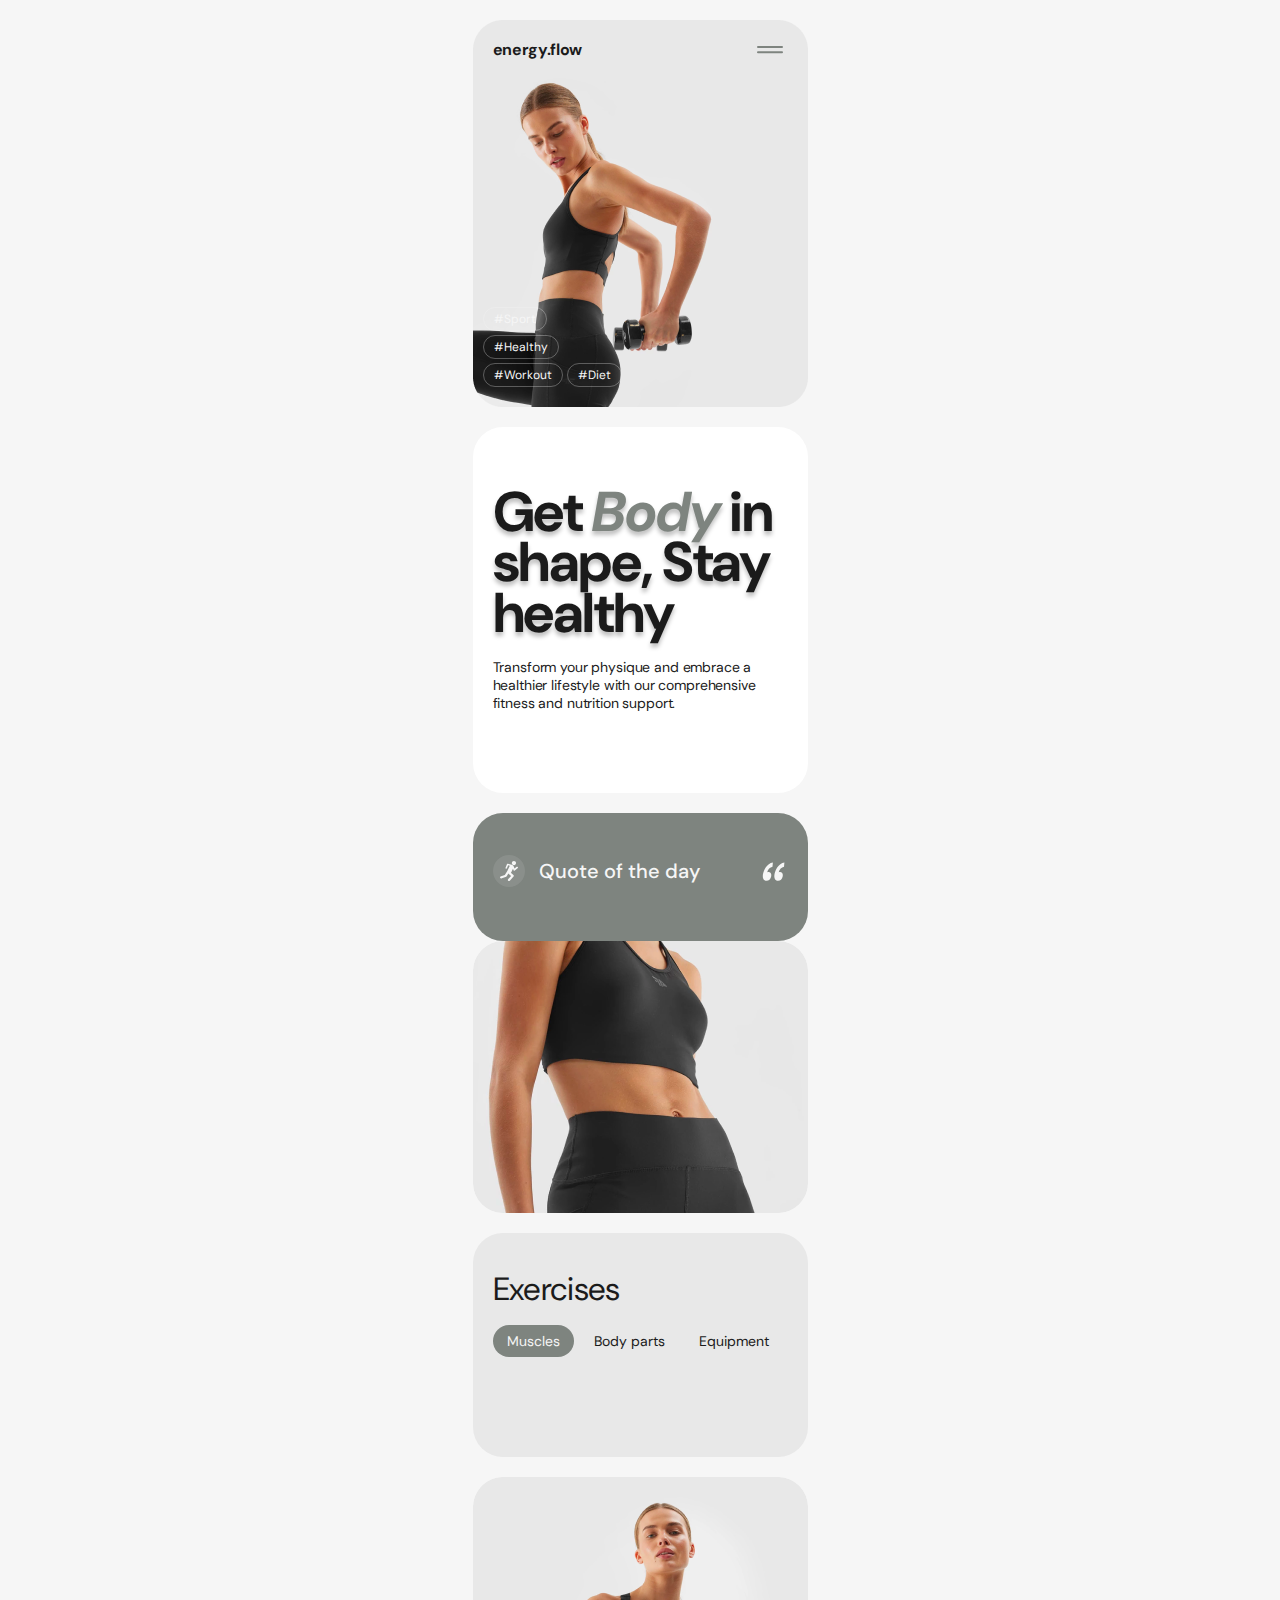
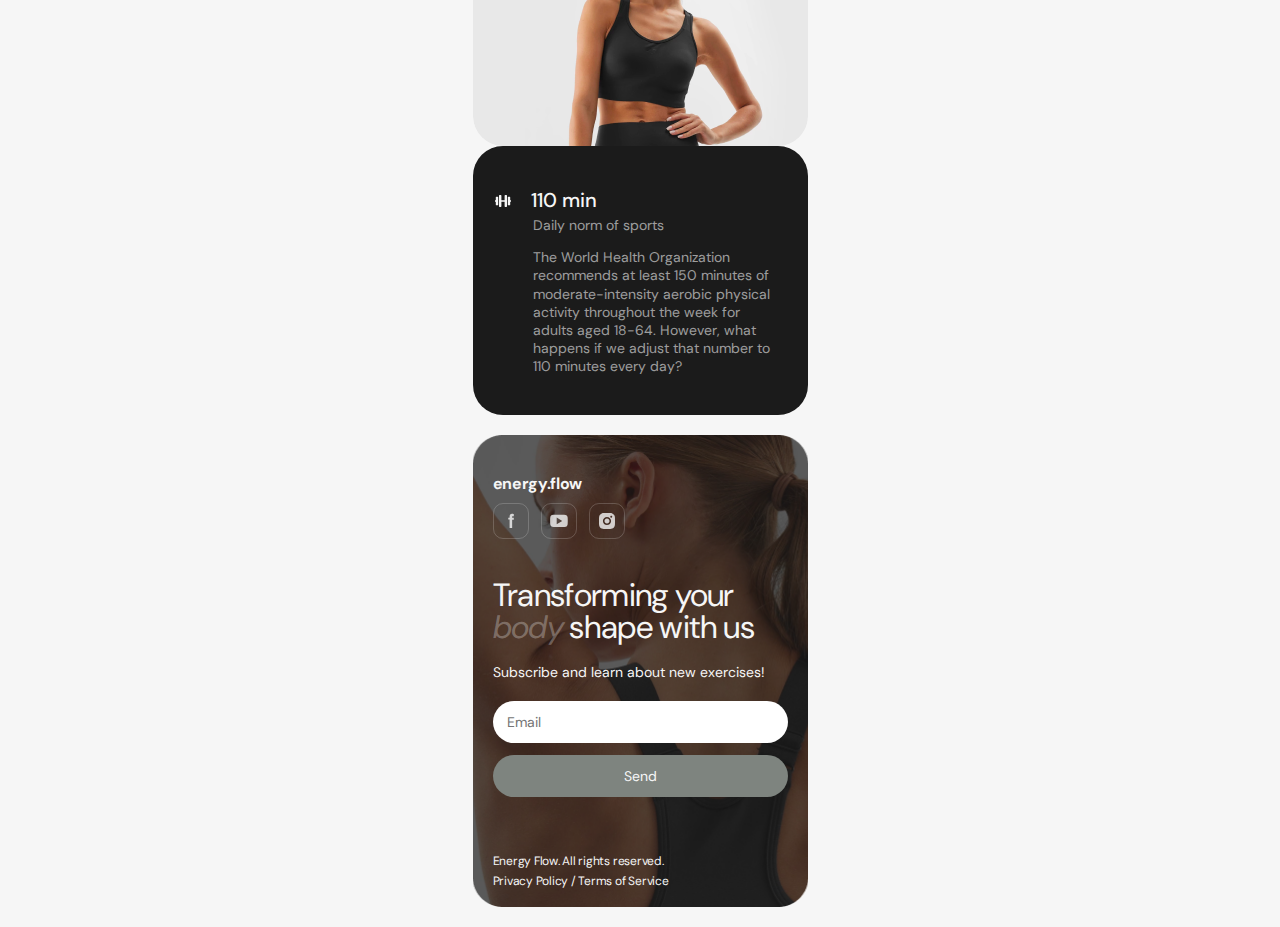
==== index.html @ c5341d01 "udded 110min" ====
<!DOCTYPE html>
<html lang="en">
  <head>
    <meta charset="UTF-8" />
    <meta name="viewport" content="width=device-width, initial-scale=1.0" />
    <link rel="preconnect" href="https://fonts.googleapis.com" />
    <link rel="preconnect" href="https://fonts.gstatic.com" crossorigin />
    <link
      href="https://fonts.googleapis.com/css2?family=DM+Sans:ital,opsz,wght@0,9..40,100..1000;1,9..40,100..1000&display=swap"
      rel="stylesheet"
    />
    <link
      rel="stylesheet"
      href="https://cdn.jsdelivr.net/npm/modern-normalize@2.0.0/modern-normalize.min.css"
    />
    <link rel="stylesheet" href="./src/css/styles.css" />
    <title>EnergyFlow</title>
  </head>

  <body>
    <!-- <load ="/partials/header.html" /> -->
    <!-- <load ="./src/partials/header.html" /> -->
    <header class="page-header">
      <div class="container">
        <div class="header-position">
          <nav class="header-nav">
            <a href="./index.html" class="header-logo">energy.flow</a>
            <button class="js-open-modal" type="button">
              <svg width="32" height="16" aria-label="switch of mobile menu">
                <use
                  href="./src/img/symbol-defs.svg#icon-header-menu-icon"
                ></use>
              </svg>
            </button>
          </nav>
          <div class="header-box">
            <p class="header-box-text">#Sport</p>
            <p class="header-box-text">#Healthy</p>
            <p class="header-box-text">#Workout</p>
            <p class="header-box-text">#Diet</p>
          </div>
        </div>
      </div>
    </header>

    <main>
      <!-- <load ="/partials/home.html" /> -->
      <section class="home-section">
        <div class="hero-design container">
          <h1 class="hero-title">
            Get <span class="hero-title-span">Body</span> in shape, Stay healthy
          </h1>
          <p class="hero-popular-tags">
            Transform your physique and embrace a healthier lifestyle with our
            comprehensive fitness and nutrition support.
          </p>
        </div>

        <!-- <load ="/partials/quote.html" /> -->

        <div class="quote-design container">
          <div class="quote-box">
            <div class="quote-box-box">
              <svg class="icon" width="34" height="32" aria-label="running man">
                <use href="./src/img/symbol-defs.svg#icon-icon"></use>
              </svg>
              <h2 class="quote-title">Quote of the day</h2>
            </div>
            <svg
              class="icon"
              width="28"
              height="28"
              aria-label="inverted-commas"
            >
              <use href="./src/img/symbol-defs.svg#icon-inverted-commas"></use>
            </svg>
          </div>
          <p class="quote-text"></p>
          <p class="quote-author"></p>
        </div>

        <div class="quote-img container"></div>

        <div class="exercises-design container">
          <div class="exercises-flex">
            <h2 class="js-exercises-title">Exercises</h2>
            <p class="js-exercises-text"></p>
          </div>
          <ul class="js-exercises-list-btn">
            <li>
              <button
                class="exercises-btn active"
                type="button"
                data-action="filter=Muscles"
                data-filter="muscles"
              >
                Muscles
              </button>
            </li>
            <li>
              <button
                class="exercises-btn"
                type="button"
                data-action="filter=Body parts"
                data-filter="bodypart"
              >
                Body parts
              </button>
            </li>
            <li>
              <button
                class="exercises-btn"
                type="button"
                data-action="filter=Equipment"
                data-filter="equipment"
              >
                Equipment
              </button>
            </li>
          </ul>

          <ul class="js-exercises-list"></ul>
          <div class="js-exercises-countpage"></div>
          <div class="js-exercises-second-countpage"></div>
          <!-- <ul class="js-favorite-list"></ul> -->
        </div>
      </section>

      <div class="min110-img container"></div>
      <div class="min110 container">
        <div class="min110-design">
          <svg class="min110-icon" width="20" height="20">
            <use href="./src/img/symbol-defs.svg#icon-fluent"></use>
          </svg>
          <h2 class="min110-title">110 min</h2>
        </div>
        <p class="min110-text-first">Daily norm of sports</p>
        <p class="min110-text-second">
          The World Health Organization recommends at least 150 minutes of
          moderate-intensity aerobic physical activity throughout the week for
          adults aged 18-64. However, what happens if we adjust that number to
          110 minutes every day?
        </p>
      </div>
    </main>

    <footer class="footer container">
      <a href="./index.html" class="header-logo inverse">energy.flow</a>

      <!-- <load ="/partials/social-links.html" /> -->
      <ul class="social-links">
        <li class="social-item">
          <a
            class="social-link"
            href="https://www.facebook.com/goITclub/"
            target="_blank"
          >
            <svg class="social-icon">
              <use href="./src/img/symbol-defs.svg#icon-facebook"></use></svg
          ></a>
        </li>
        <li class="social-item">
          <a
            class="social-link"
            href=" https://www.youtube.com/c/GoIT"
            target="_blank"
          >
            <svg class="social-icon">
              <use href="./src/img/symbol-defs.svg#icon-youtube"></use></svg
          ></a>
        </li>
        <li class="social-item">
          <a
            class="social-link"
            href="https://www.instagram.com/goitclub/"
            target="_blank"
          >
            <svg class="social-icon">
              <use href="./src/img/symbol-defs.svg#icon-instagram"></use></svg
          ></a>
        </li>
      </ul>

      <p class="footer-slogan">
        Transforming your <span class="footer-slogan-span">body</span> shape
        with us
      </p>

      <p class="footer-form-label">Subscribe and learn about new exercises!</p>
      <form class="js-footer-form">
        <input
          class="footer-form-input"
          type="email"
          name="email"
          placeholder="Email"
          required
        />

        <button class="footer-form-button" type="submit">Send</button>
      </form>
      <p class="footer-text">Energy Flow. All rights reserved.</p>
      <p class="footer-text-second">Privacy Policy / Terms of Service</p>
    </footer>

    <!-- МОДАЛЬНЕ ВІКНО headermodal -->
    <!-- <load ="/partials/header-modal.html" /> -->
    <div class="header-backdrop is-hidden">
      <div class="container header-modal">
        <div class="modal-position">
          <a href="./index.html" class="header-logo inverse">energy.flow</a>
          <button type="button" class="js-close-modal">
            <svg width="20" height="20">
              <use href="./src/img/symbol-defs.svg#icon-x"></use>
            </svg>
          </button>
        </div>

        <div class="header-modal-menu">
          <a href="./index.html" class="header-modal-menu-btn active">Home</a>
          <a href="./favorites.html" class="header-modal-menu-btn">Favorites</a>
          <!-- <a href="./favorites.html" class="header-modal-menu-btn">Favorites</a> -->
        </div>

        <!-- <load ="/partials/social-links.html" /> -->
        <ul class="social-links">
          <li class="social-item">
            <a
              class="social-link"
              href="https://www.facebook.com/goITclub/"
              target="_blank"
            >
              <svg class="social-icon">
                <use href="./src/img/symbol-defs.svg#icon-facebook"></use></svg
            ></a>
          </li>
          <li class="social-item">
            <a
              class="social-link"
              href=" https://www.youtube.com/c/GoIT"
              target="_blank"
            >
              <svg class="social-icon">
                <use href="./src/img/symbol-defs.svg#icon-youtube"></use></svg
            ></a>
          </li>
          <li class="social-item">
            <a
              class="social-link"
              href="https://www.instagram.com/goitclub/"
              target="_blank"
            >
              <svg class="social-icon">
                <use href="./src/img/symbol-defs.svg#icon-instagram"></use></svg
            ></a>
          </li>
        </ul>
      </div>
    </div>

    <!-- МОДАЛЬНЕ ВІКНО  ID-->
    <!-- <svg class="id-modal-icon" width="20" height="20">
          <use class="id-modal-icon" href="/img/symbol-defs.svg#icon-x"></use>
        </svg> -->
    <div class="js-backdrop-id container is-hidden"></div>

    <script type="module" src="./src/js/modal.js"></script>
    <script type="module" src="./src/js/home.js"></script>
    <script type="module" src="./src/js/api.js"></script>
    <script type="module" src="./src/js/footer.js"></script>
  </body>
</html>
---- src/css/styles.css ----
/* @import url('./reset.css'); */
/* Reset styles */
h1,
h2,
h3,
h4,
h5,
h6,
p {
  margin: 0;
}

p:last-child {
  margin-bottom: 0;
}

ul {
  margin: 0;
  padding: 0;
  list-style: none;
}

a {
  color: currentColor;
  text-decoration: none;
}

button {
  cursor: pointer;
}

img {
  display: block;
  max-width: 100%;
  height: auto;
}

body {
  font-family: 'DM Sans', sans-serif;
  font-size: 16px;
  font-style: normal;
  font-weight: 400;
  padding-top: 20px;
  padding-bottom: 20px;
  background-color: #f6f6f6;
}

/* @import url('./common.css'); */
.container {
  max-width: 335px;
  height: 100%;
  margin: 0 auto;
  padding-left: 20px;
  padding-right: 20px;
  /* outline: 1px solid tomato; */
}

.is-hidden {
  opacity: 0;
  pointer-events: none;
  transform: translate(-100%, -100%);
}

/* .visually-hidden {
  position: absolute;
  white-space: nowrap;
  width: 1px;
  height: 1px;
  overflow: hidden;
  border: 0;
  padding: 0;
  clip: rect(0 0 0 0);
  clip-path: inset(50%);
  margin: -1px;
} */

/* @import url('./header.css'); */
.page-header {
  margin: 0 auto;
  margin-bottom: 20px;
  padding-top: 20px;
  padding-bottom: 20px;
  max-width: 335px;
  height: 387px;
  /* background-color: #f6f6f6; */

  background-image: url(../img/image-header-mobile-1x.png);
  background-repeat: no-repeat;
  background-position: center;
  background-size: cover;
}

@media (min-resolution: 192dpi) {
  .page-header {
    background-image: url(../img/image-header-mobile-2x.png);
  }
}

.header-position {
  display: flex;
  flex-direction: column;
  justify-content: space-between;
  height: 100%;
}

.header-nav {
  display: flex;
  justify-content: space-between;
  align-items: center;
}

.header-logo {
  color: #1b1b1b;
  font-weight: 700;
  line-height: 1.12;
  letter-spacing: -0.32px;
}

.js-open-modal {
  display: inline-flex;
  align-items: center;
  margin: 0;
  padding: 0;
  /* border: none; */
  border-color: transparent;
  background-color: transparent;
  cursor: pointer;
}

.header-box {
  max-width: 141px;
  display: flex;
  flex-wrap: wrap;
  gap: 4px;
  margin-left: -10px;
}

.header-box-text {
  margin: 0;
  padding: 4px 10px;
  color: #f6f6f6;
  font-size: 12px;
  line-height: 1.17;
  border-radius: 30px;
  border: 1px solid rgba(246, 246, 246, 0.3);
}

/* МОДАЛЬНЕ ВІКНО ////////////////// */

.header-backdrop {
  position: fixed;
  z-index: 1;
  top: 50%;
  left: 50%;
  transform: translate(-50%, -50%);
  min-width: 335px;
  min-height: 100vh;
  background-color: #7e847f;
  transition: opacity 250ms ease, visibility 250ms ease;
}

/* .is-hidden {
  opacity: 0;
  pointer-events: none;
  transform: translate(-100%, -100%);
} */

.header-modal {
  min-height: 100vh;
  padding: 40px 20px;
  display: flex;
  flex-direction: column;
  justify-content: space-between;
}

.modal-position {
  display: flex;
  justify-content: space-between;
  align-items: center;
}

.inverse {
  color: #f6f6f6;
}

.js-close-modal {
  display: inline-flex;
  align-items: center;
  margin: 0;
  padding: 0;
  border: none;
  background-color: transparent;
  cursor: pointer;
}

.header-modal-menu {
  align-self: center;
  display: flex;
  flex-direction: column;
  justify-content: center;
  align-items: center;
  gap: 10px;
}

.header-modal-menu-btn {
  padding: 6px 26px;
  color: #f6f6f6;
  font-family: inherit;
  line-height: 1.5;
  background-color: transparent;
  border: none;
}

.active {
  color: #1b1b1b;
  border-radius: 30px;
  background-color: #fff;
}

.social-links {
  margin-top: 10px;
  align-self: center;
  display: flex;
  gap: 12px;
}

.social-item {
  width: 41px;
  height: 41px;
  padding: 8px;
  border-radius: 10px;
  border: 1px solid rgba(246, 246, 246, 0.2);
}

.social-link {
  position: relative;
  display: inline-block;
  width: 100%;
  height: 100%;
}

.social-icon {
  /* padding: 8px; */
  position: absolute;
  top: 50%;
  left: 50%;
  transform: translate(-50%, -50%);
  width: 25px;
  height: 25px;
}

/* @import url('./home.css'); */
.home-section {
  margin-left: auto;
  margin-right: auto;
  margin-bottom: 20px;
  max-width: 365px;
}

.hero-design {
  margin-bottom: 20px;
  padding-top: 60px;
  padding-bottom: 81px;
  background-color: #fff;
  border-radius: 30px;
}

.hero-title {
  margin-bottom: 20px;
  color: #1b1b1b;
  font-size: 56px;
  line-height: 0.9;
  letter-spacing: -1.12px;
  text-shadow: 0px 4px 4px rgba(0, 0, 0, 0.25);
}

.hero-title-span {
  color: #7e847f;
  font-size: 56px;
  font-style: italic;
  line-height: 0.9;
  letter-spacing: -1.12px;
}

.hero-popular-tags {
  margin-bottom: 81px;
  color: #1b1b1b;
  font-size: 14px;
  line-height: 1.29;
  letter-spacing: -0.14px;
}

/* ///////////////////// */

.quote-design {
  width: 100%;
  /* height: 272px; */
  padding-top: 42px;
  padding-bottom: 40px;
  border-radius: 30px;
  background: #7e847f;
}

.quote-box {
  margin-bottom: 14px;
  display: flex;
  justify-content: space-between;
  align-items: center;
}

.quote-box-box {
  display: flex;
  gap: 12px;
  align-items: center;
}

.quote-title {
  color: #f6f6f6;
  font-size: 20px;
  font-weight: 500;
  line-height: 1.4;
}

.quote-text {
  margin-bottom: 14px;
  padding-left: 44px;
  color: rgba(246, 246, 246, 0.6);
  font-size: 14px;
  line-height: 1.29;
}

.quote-author {
  padding-left: 44px;
  color: #f6f6f6;
  font-weight: 500;
  line-height: 1.5;
}

.quote-img {
  margin-bottom: 20px;
  width: 100%;
  /* width: 335px; */
  height: 272px;
  border-radius: 30px;

  background-image: url(../img/rectangle-mobile-1x.png);
  content: '';
  background-repeat: no-repeat;
  background-position: center;
  background-size: cover;
}

@media (min-resolution: 192dpi) {
  .quote-img {
    background-image: url(../img/rectangle-mobile-2x.png);
  }
}

/* ///////////////////// */
.exercises-design {
  margin-bottom: 20px;
  width: 100%;
  padding-top: 40px;
  padding-bottom: 40px;
  border-radius: 30px;
  background: #e8e8e8;
}

.exercises-flex {
  margin-bottom: 20px;
  display: flex;
  gap: 8px;
  align-items: end;
}

.js-exercises-title {
  color: #1b1b1b;
  font-size: 32px;
  font-weight: 400;
  line-height: 32px;
  letter-spacing: -0.64px;
}

/* .js-exercises-span {
  color: #7e847f;
} */

.js-exercises-text {
  color: rgba(27, 27, 27, 0.5);
  font-size: 20px;
  line-height: 1;
  letter-spacing: -0.4px;
}

.js-exercises-list-btn {
  display: flex;
  gap: 6px;
  margin-bottom: 40px;
}

.exercises-btn {
  padding: 7px 14px;
  border-radius: 30px;
  border: none;
  color: #1b1b1b;
  font-size: 14px;
  line-height: 1.29;
  background-color: transparent;
}

.exercises-btn.active {
  color: #f6f6f6;
  background: #7e847f;
}

.js-exercises-list {
  margin-bottom: 20px;
  display: flex;
  flex-direction: column;
  gap: 20px;
}

.exercises-image {
  border-radius: 12px;
  background: linear-gradient(
    0deg,
    rgba(16, 16, 16, 0.7) 0%,
    rgba(16, 16, 16, 0.7) 100%
  );
}

.exercises-link {
  position: relative;
  display: block;
  width: 100%;
  height: 100%;
}

.div-position {
  position: absolute;
  top: 50%;
  left: 50%;
  transform: translate(-50%, -50%);
}

.exercises-filter {
  color: #f6f6f6;
  /* font-feature-settings: 'clig' off, 'liga' off; */
  font-size: 20px;
  line-height: 1;
}

.exercises-name {
  color: rgba(246, 246, 246, 0.4);
  text-align: center;
  /* font-feature-settings: 'clig' off, 'liga' off; */
  font-size: 12px;
  line-height: 1.5;
}

.js-exercises-countpage {
  display: flex;
  flex-wrap: wrap;
  gap: 8px;
  justify-content: center;
  align-items: center;
}

.js-exercises-countpage-btn {
  width: 34px;
  height: 34px;
  color: rgba(27, 27, 27, 0.4);
  font-family: inherit;
  font-size: 20px;
  line-height: 1.6;
  letter-spacing: 0.8px;
  border: none;
  background-color: transparent;
}

.js-exercises-countpage-btn.active {
  /* border-radius: 18px; */
  border-radius: 50%;
  border: 1px solid #1b1b1b;
}
.js-exercises-second-countpage {
  display: flex;
  flex-wrap: wrap;
  gap: 8px;
  justify-content: center;
  align-items: center;
}
.message-undefined {
  padding-top: 100px;
  padding-bottom: 100px;
  text-align: center;
  color: #1b1b1b;
  font-size: 14px;
  line-height: 1.29;
  letter-spacing: -0.14px;
}

/* SECOND */

.second-position {
  position: relative;
  width: 100%;
}
.js-second-input {
  margin-bottom: 40px;
  width: 100%;
  padding: 12px 14px;
  border-radius: 30px;
  background: #f6f6f6;
  border: none;
  color: #1b1b1b;
  font-size: 14px;
  font-weight: 400;
  line-height: 1.29;
}
.second-input-svg {
  position: absolute;
  top: 13px;
  right: 15px;
  /* fill: #fff; */
}

.second-item {
  padding: 16px;
  border-radius: 15px;
  background: #fff;
}

.second-position-one {
  margin-bottom: 25px;
  display: flex;
  justify-content: space-between;
  align-items: center;
}
.second-flex {
  display: flex;
  gap: 16px;
  align-items: center;
}
.second-workout {
  width: 76px;
  /* height: 26px; */
  padding: 8px;
  border-radius: 15px;
  background: #7e847f;
  color: #f6f6f6;
  font-size: 12px;
  font-weight: 500;
}

.second-flex-one {
  display: flex;
  gap: 2px;
  align-items: center;
}

.js-second-btn {
  position: relative;
  padding-left: 0;
  padding-right: 26px;
  width: 60px;
  font-family: inherit;
  color: #1b1b1b;
  font-size: 14px;
  line-height: 1.29;
  border: none;
  background: transparent;
}

.second-arrow-icon {
  position: absolute;
  top: 4px;
  right: 10%;
}

.second-position-two {
  margin-bottom: 16px;
  display: flex;
  gap: 16px;
  align-items: center;
}

.second-icon-man {
  flex-shrink: 0;
}

.second-title {
  color: #1b1b1b;
  /* font-feature-settings: 'clig' off, 'liga' off; */
  font-size: 20px;
  line-height: 1;
}

.second-position-three {
  display: flex;
  flex-wrap: wrap;
  justify-content: space-between;
  row-gap: 6px;
  column-gap: 1dvh;
}

.second-text {
  display: inline-block;
  color: rgba(27, 27, 27, 0.4);
  font-size: 12px;
  line-height: 1.5;
}
.second-entrance {
  display: inline-block;
  color: #1b1b1b;
  font-size: 12px;
  line-height: 1.5;
}

/* /////////////////// 110min */
.min110-img {
  /* margin-bottom: 20px; */
  width: 100%;
  height: 269px;
  border-radius: 30px;
  background-image: url(../img/rectangle-42208-1x.png);
  background-repeat: no-repeat;
  background-position: center;
  background-size: cover;
}
@media (min-resolution: 192dpi) {
  .min110-img {
    background-image: url(../img/rectangle-42208-2x.png);
  }
}

.min110 {
  margin-bottom: 20px;
  padding-top: 40px;
  padding-bottom: 40px;
  border-radius: 30px;
  background: #1b1b1b;
}

.min110-design {
  display: flex;
  align-items: center;
  gap: 18px;
  /* padding-top: 40px;
  padding-bottom: 40px;
  border-radius: 30px; */
}

.min110-icon {
  flex-shrink: 0;
}

.min110-title {
  margin-bottom: 2px;
  color: #f6f6f6;
  /* font-feature-settings: 'clig' off, 'liga' off; */
  font-size: 20px;
  font-weight: 500;
  line-height: 1.4;
}

.min110-text-first {
  margin-left: 40px;
  margin-bottom: 14px;
  color: rgba(246, 246, 246, 0.6);
  font-size: 14px;
  line-height: 1.29;
}
.min110-text-second {
  max-width: 245px;
  margin-left: 40px;
  color: rgba(246, 246, 246, 0.6);
  font-size: 14px;
  line-height: 1.29;
}

/* МОДАЛЬНЕ ВІКНО ID  //////////////////////// */
.js-backdrop-id {
  width: 100%;
  position: fixed;
  z-index: 1;
  top: 50%;
  left: 50%;
  transform: translate(-50%, -50%);
  min-width: 335px;
  /* min-height: 50vh; */
  height: 100vh;
  transition: opacity 250ms ease, visibility 250ms ease;
  background-color: rgb(27, 27, 27, 0.6);
}

.id-modal-position {
  width: 100%;
  position: relative;
  padding-top: 5px;
  padding-bottom: 40px;
  background-color: #f6f6f6;
}

.js-id-modal-btn-close {
  position: absolute;
  top: 10px;
  right: 30px;
  z-index: 2;
  /* margin-bottom: 2px;
  margin-left: 240px; */
  display: inline-flex;
  align-items: center;
  padding: 0;
  border: none;
  background-color: transparent;
  cursor: pointer;
  color: #1b1b1b;
}

.id-modal-img {
  margin-bottom: 20px;
  border-radius: 12px;
  background-color: rgba(27, 27, 27, 0.2);
}
.id-modal-title {
  margin-bottom: 10px;
  font-weight: 500;
  font-size: 20px;
  line-height: 1;
  color: #1b1b1b;
}

.id-modal-list-rating {
  margin-bottom: 20px;
  display: flex;
  gap: 2px;
  align-items: center;
}

.rating-item {
  font-weight: 400;
  font-size: 12px;
  line-height: 1.5;
  color: #1b1b1b;
}

.js-rating-icon {
  fill: #eea10c;
  color: #eea10c;
}

.js-rating-icon-passive {
  color: #c4bebe;
  fill: #c4bebe;
}

.id-modal-line {
  margin-bottom: 10px;
  border-bottom: 1px solid rgba(27, 27, 27, 0.2);
}
.id-modal-list {
  display: flex;
  flex-wrap: wrap;
  gap: 20px;
  margin-bottom: 20px;
}
.id-modal-text {
  margin-bottom: 4px;
  font-size: 12px;
  line-height: 1.5;
  color: rgba(27, 27, 27, 0.4);
}
.id-modal-value {
  font-weight: 500;
  font-size: 14px;
  line-height: 1.29;
  color: #1b1b1b;
}
.margin {
  margin-bottom: 10px;
}

.id-button-add-favorites {
  display: flex;
  justify-content: center;
  align-items: center;
  margin-top: 20px;
  margin-bottom: 10px;
  border: 1px solid #7e847f;
  border-radius: 30px;
  padding: 12px;
  width: 100%;
  background-color: #7e847f;
  font-family: inherit;
  font-size: 14px;
  line-height: 1.29;
  color: #f6f6f6;
}

.id-button-giv-rating {
  display: flex;
  justify-content: center;
  align-items: center;
  border-radius: 30px;
  border: none;
  border-radius: 30px;
  padding: 12px;
  border: 1px solid #1b1b1b;
  width: 100%;
  background-color: #fff;
  font-family: inherit;
  font-size: 14px;
  line-height: 1.29;
  color: #1b1b1b;
}

/* /////////////////// 110min */
.min110-img {
  /* margin-bottom: 20px; */
  width: 100%;
  height: 269px;
  border-radius: 30px;
  background-image: url(../img/rectangle-42208-1x.png);
  background-repeat: no-repeat;
  background-position: center;
  background-size: cover;
}
@media (min-resolution: 192dpi) {
  .min110-img {
    background-image: url(../img/rectangle-42208-2x.png);
  }
}

.min110 {
  margin-bottom: 20px;
  padding-top: 40px;
  padding-bottom: 40px;
  border-radius: 30px;
  background: #1b1b1b;
}

.min110-design {
  display: flex;
  align-items: center;
  gap: 18px;
  /* padding-top: 40px;
  padding-bottom: 40px;
  border-radius: 30px; */
}

.min110-icon {
  flex-shrink: 0;
}

.min110-title {
  margin-bottom: 2px;
  color: #f6f6f6;
  /* font-feature-settings: 'clig' off, 'liga' off; */
  font-size: 20px;
  font-weight: 500;
  line-height: 1.4;
}

.min110-text-first {
  margin-left: 40px;
  margin-bottom: 14px;
  color: rgba(246, 246, 246, 0.6);
  font-size: 14px;
  line-height: 1.29;
}
.min110-text-second {
  max-width: 245px;
  margin-left: 40px;
  color: rgba(246, 246, 246, 0.6);
  font-size: 14px;
  line-height: 1.29;
}

/* @import url('./footer.css'); */
.footer {
  padding-top: 40px;
  padding-bottom: 20px;
  width: 100%;
  /* height: 471px; */

  /* linear-gradient(
      0deg,
      rgba(27, 27, 27, 0.7) 0%,
      rgba(27, 27, 27, 0.7) 100%
    ), */
  background-image: url(../img/rectangle-footer-1x.png);
  background-repeat: no-repeat;
  background-position: center;
  background-size: cover;

  @media (min-resolution: 192dpi) {
    background-image: url(../img/rectangle-footer-2x.png);
  }
}

.footer .social-item {
  width: 36px;
  height: 36px;
}

.footer .social-icon {
  width: 20px;
  height: 20px;
}

.footer-slogan {
  margin-top: 40px;
  margin-bottom: 20px;
  color: #f6f6f6;
  font-size: 32px;
  line-height: 1;
  letter-spacing: -0.64px;
}
.footer-slogan-span {
  color: rgba(246, 246, 246, 0.3);
  font-size: 32px;
  font-style: italic;
  line-height: 1;
  letter-spacing: -0.64px;
}

.js-footer-form {
  margin-bottom: 60px;
  width: 100%;
}

.footer-form-label {
  margin-bottom: 20px;
  color: #f6f6f6;
  font-size: 14px;
  line-height: 1.29;
}

.footer-form-input {
  margin-bottom: 12px;
  width: 100%;
  /* display: flex; */
  padding: 12px 0 12px 14px;
  /* align-items: center;
  gap: 10px; */
  border: none;
  border-radius: 30px;
  border-color: 1px solid #f6f6f6;
  /* color: rgba(246, 246, 246, 0.6); */
  font-family: inherit;
  font-size: 14px;
  line-height: 1.29;
}

.footer-form-button {
  width: 100%;
  padding: 12px 130px;
  border: none;
  border-radius: 30px;
  background: #7e847f;
  color: #f6f6f6;
  font-size: 14px;
  line-height: 1.29;
}
.footer-form-button:active {
  background: #5f6560;
}

.footer-text {
  margin-bottom: 10px;
  color: #f6f6f6;
  font-size: 12px;
  line-height: 0.83;
  letter-spacing: -0.24px;
}
.footer-text-second {
  color: #f6f6f6;
  font-size: 12px;
  line-height: 0.83;
  letter-spacing: -0.24px;
}
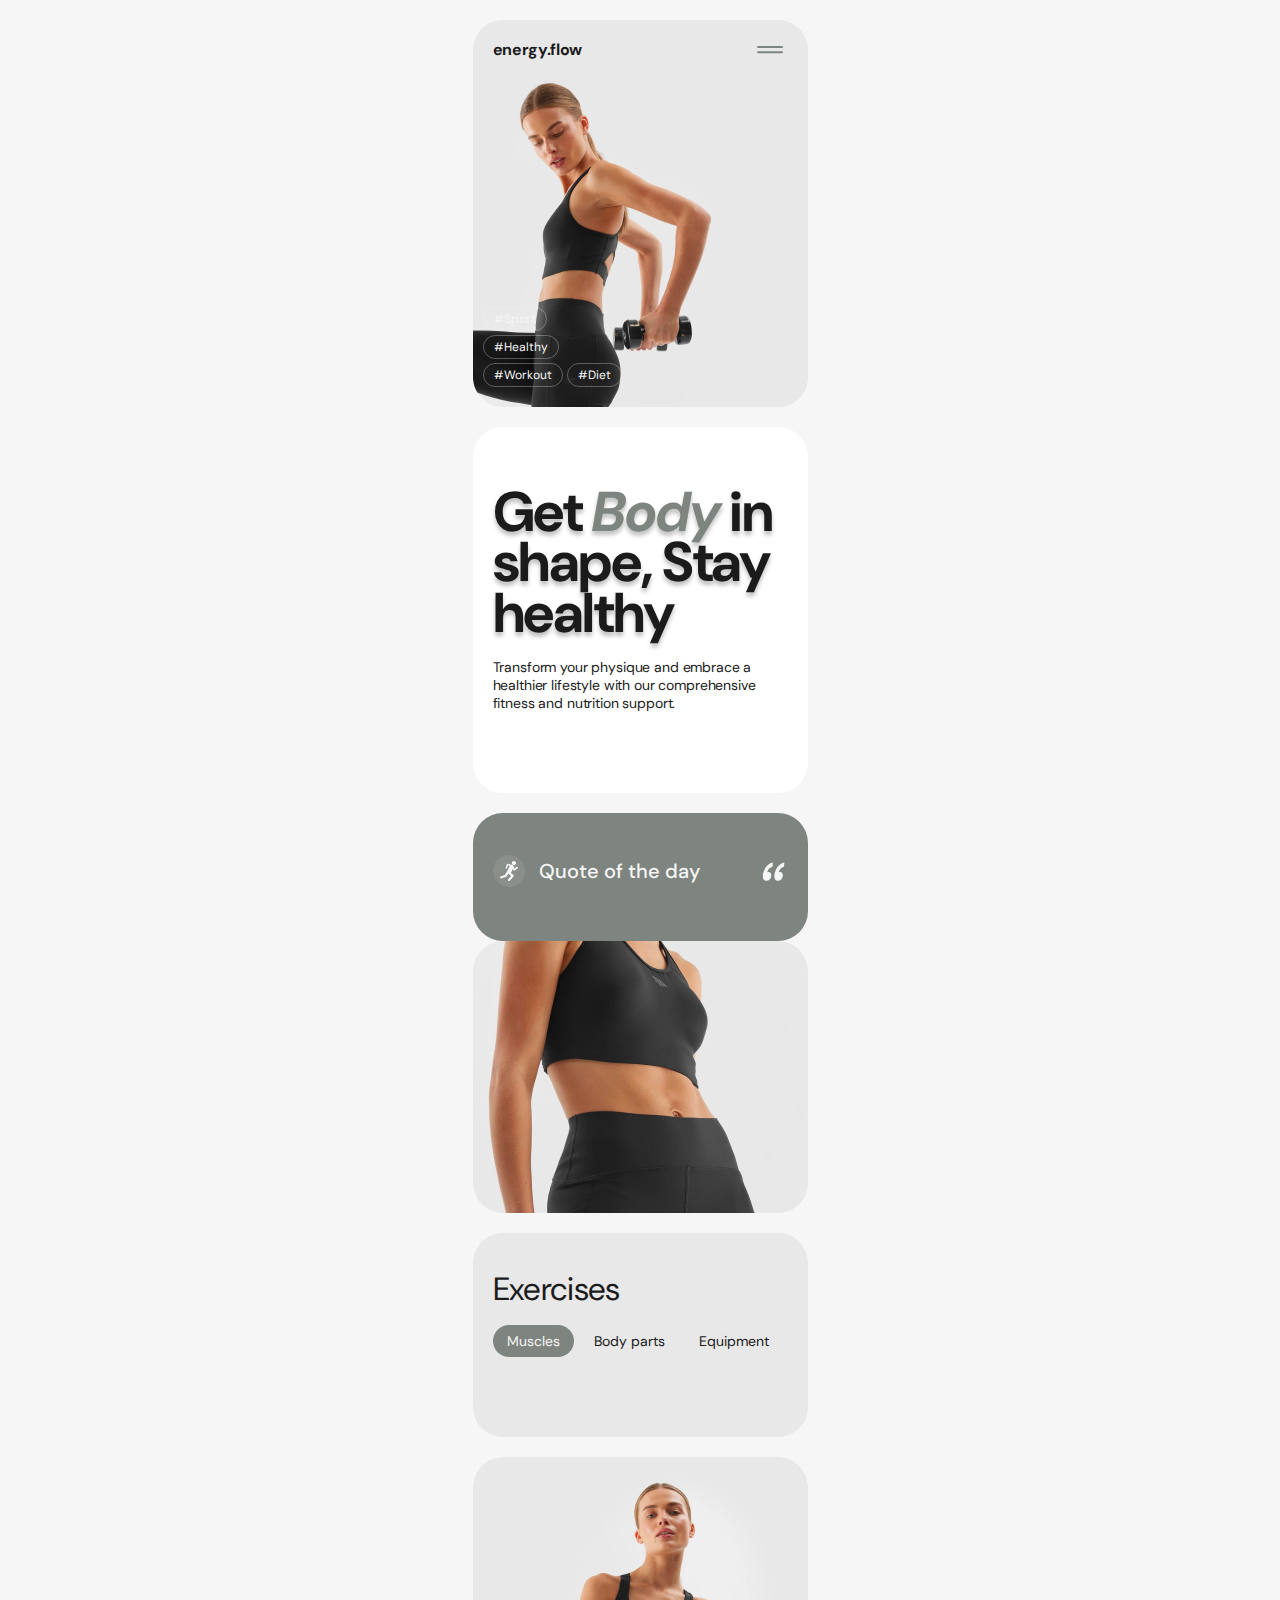
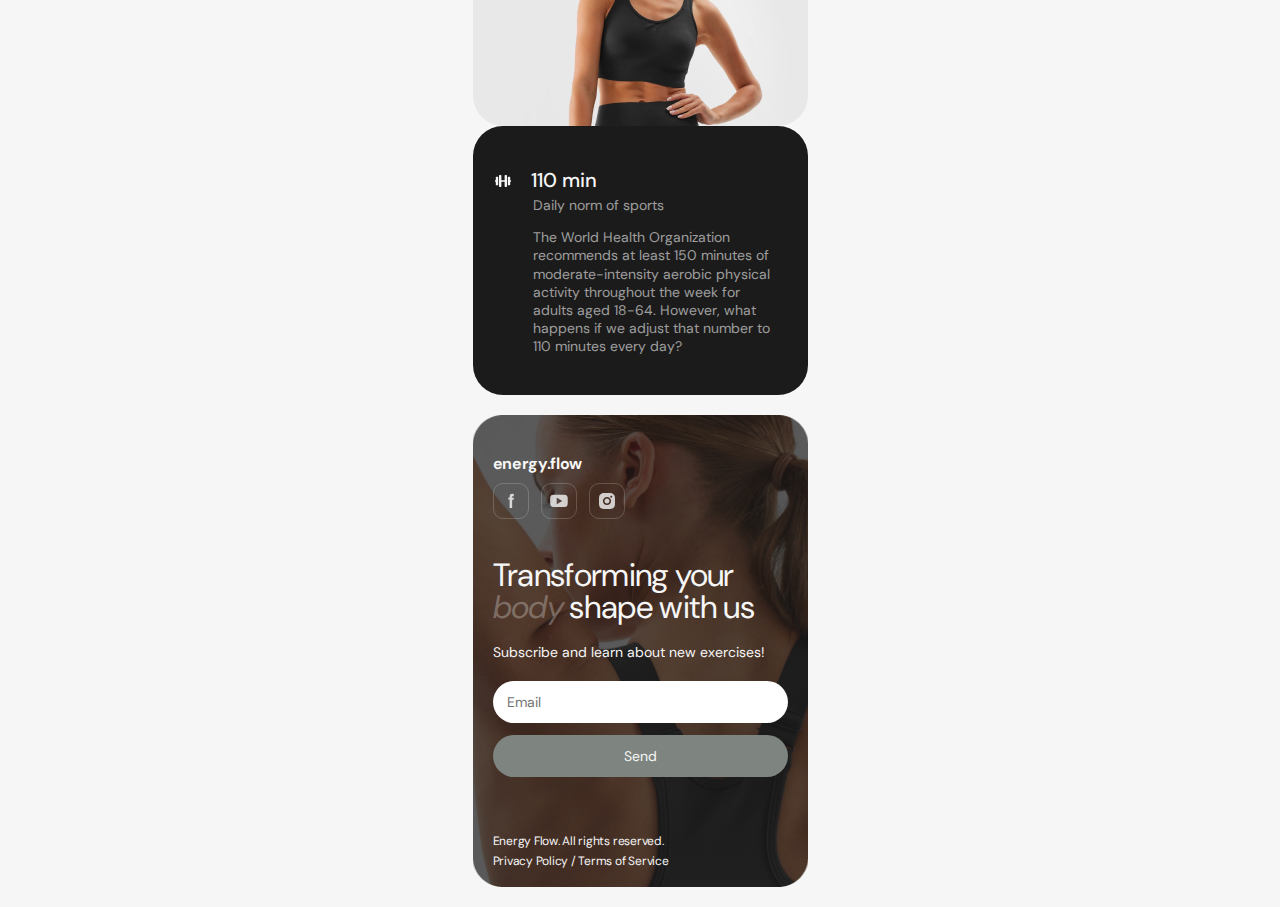
==== commit 036f3292: "error input" ====
--- a/index.html
+++ b/index.html
@@ -119,6 +119,7 @@
             </li>
           </ul>
 
+          <div class="js-exercises-second-div"></div>
           <ul class="js-exercises-list"></ul>
           <div class="js-exercises-countpage"></div>
           <div class="js-exercises-second-countpage"></div>
--- a/src/css/styles.css
+++ b/src/css/styles.css
@@ -395,7 +395,7 @@
 .js-exercises-list-btn {
   display: flex;
   gap: 6px;
-  margin-bottom: 40px;
+  margin-bottom: 20px;
 }
 
 .exercises-btn {
@@ -427,6 +427,35 @@
     rgba(16, 16, 16, 0.7) 0%,
     rgba(16, 16, 16, 0.7) 100%
   );
+}
+
+.exercises-second-div {
+  position: relative;
+  width: 100%;
+}
+
+.js-second-search-input {
+  margin-bottom: 40px;
+  width: 100%;
+  padding: 12px 0 12px 14px;
+  border: none;
+  border-radius: 30px;
+  border-color: 1px solid #f6f6f6;
+  font-family: inherit;
+  font-size: 14px;
+  line-height: 1.29;
+  color: #1b1b1b;
+}
+
+.js-exercises-second-search-button {
+  position: absolute;
+  top: 12px;
+  right: 13px;
+  border: none;
+  background-color: transparent;
+}
+
+.exercises-second-icon {
 }
 
 .exercises-link {
@@ -480,6 +509,7 @@
 
 .js-exercises-countpage-btn.active {
   /* border-radius: 18px; */
+  color: #1b1b1b;
   border-radius: 50%;
   border: 1px solid #1b1b1b;
 }
@@ -697,14 +727,14 @@
 .id-modal-position {
   width: 100%;
   position: relative;
-  padding-top: 5px;
+  padding-top: 15px;
   padding-bottom: 40px;
   background-color: #f6f6f6;
 }
 
 .js-id-modal-btn-close {
   position: absolute;
-  top: 10px;
+  top: 20px;
   right: 30px;
   z-index: 2;
   /* margin-bottom: 2px;
@@ -756,14 +786,14 @@
 }
 
 .id-modal-line {
-  margin-bottom: 10px;
+  margin-bottom: 20px;
   border-bottom: 1px solid rgba(27, 27, 27, 0.2);
 }
 .id-modal-list {
   display: flex;
   flex-wrap: wrap;
   gap: 20px;
-  margin-bottom: 20px;
+  margin-bottom: 10px;
 }
 .id-modal-text {
   margin-bottom: 4px;
@@ -782,10 +812,11 @@
 }
 
 .id-button-add-favorites {
+  position: relative;
   display: flex;
   justify-content: center;
   align-items: center;
-  margin-top: 20px;
+  margin-top: 40px;
   margin-bottom: 10px;
   border: 1px solid #7e847f;
   border-radius: 30px;
@@ -798,7 +829,12 @@
   color: #f6f6f6;
 }
 
-.id-button-giv-rating {
+.id-button-add-favorites:hover {
+  background-color: #5f6560;
+  border: 1px solid #5f6560;
+}
+
+/* .id-button-giv-rating {
   display: flex;
   justify-content: center;
   align-items: center;
@@ -813,7 +849,7 @@
   font-size: 14px;
   line-height: 1.29;
   color: #1b1b1b;
-}
+} */
 
 /* /////////////////// 110min */
 .min110-img {
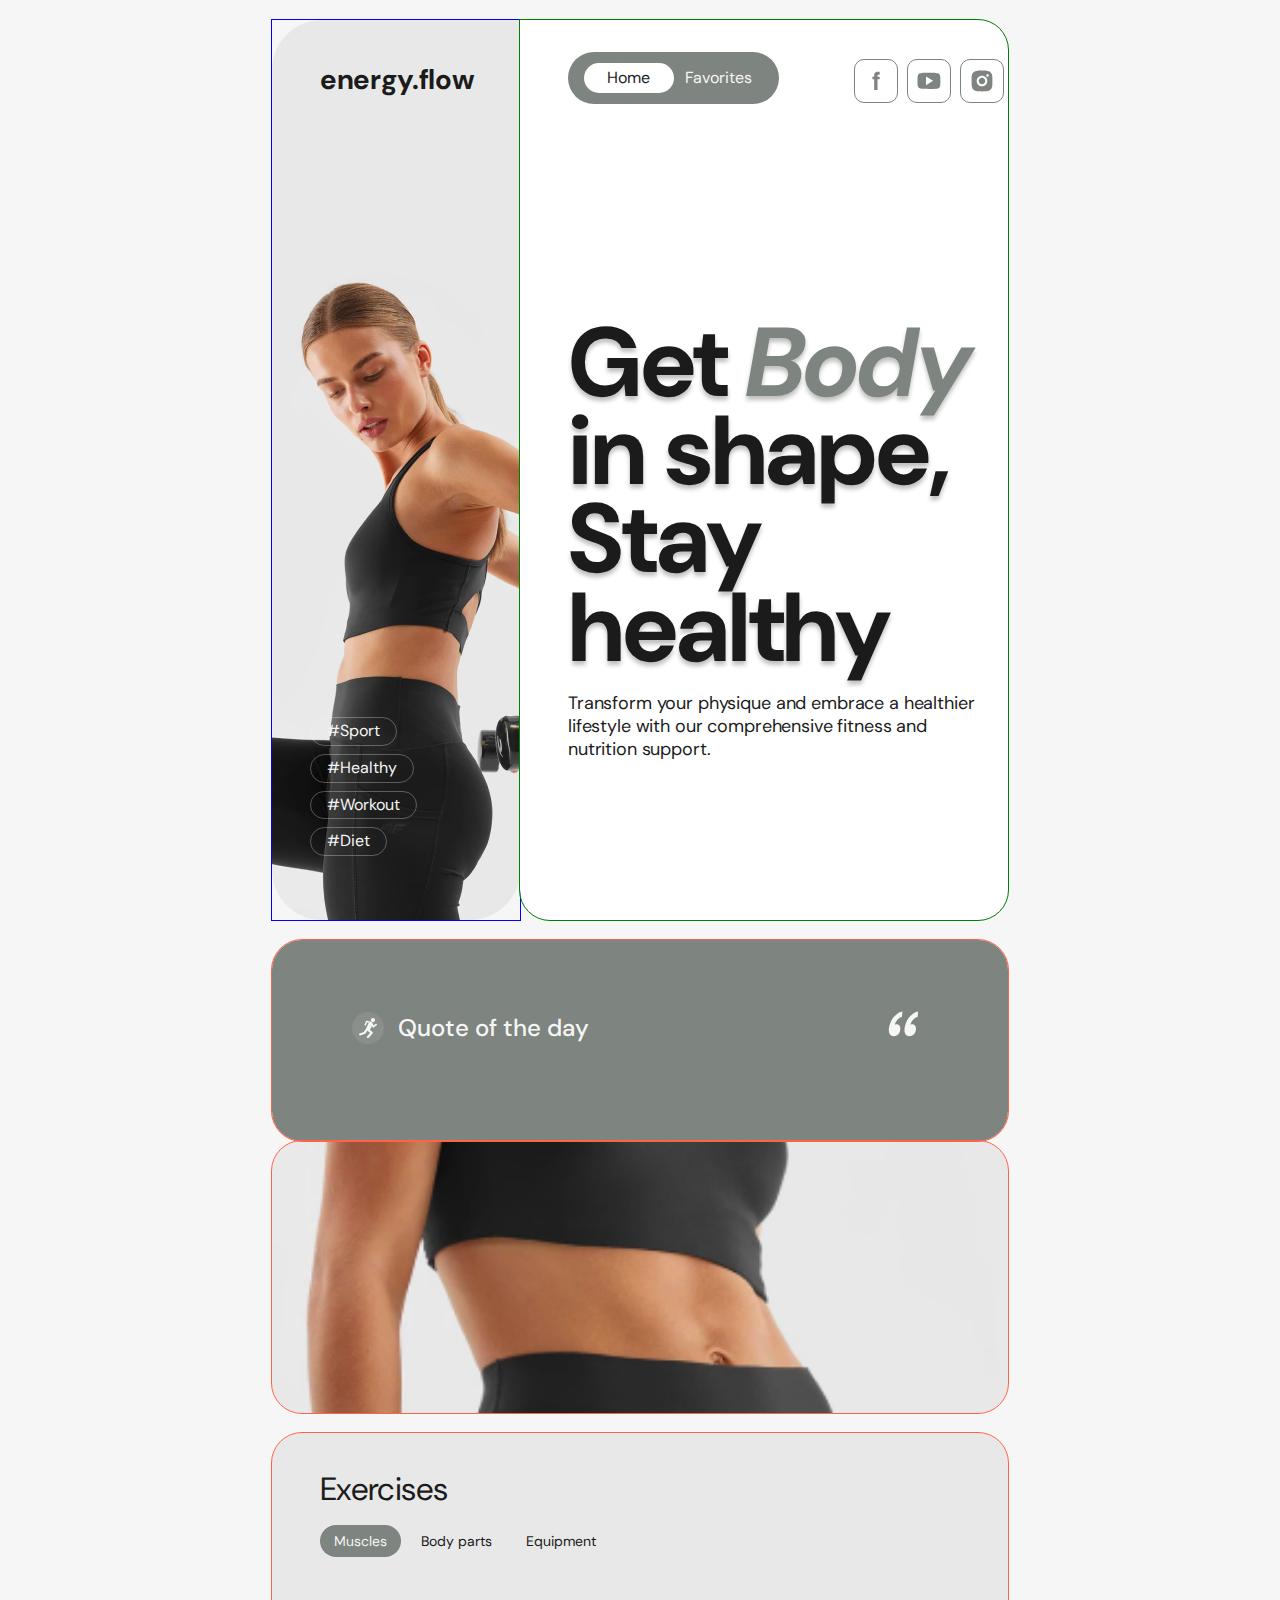
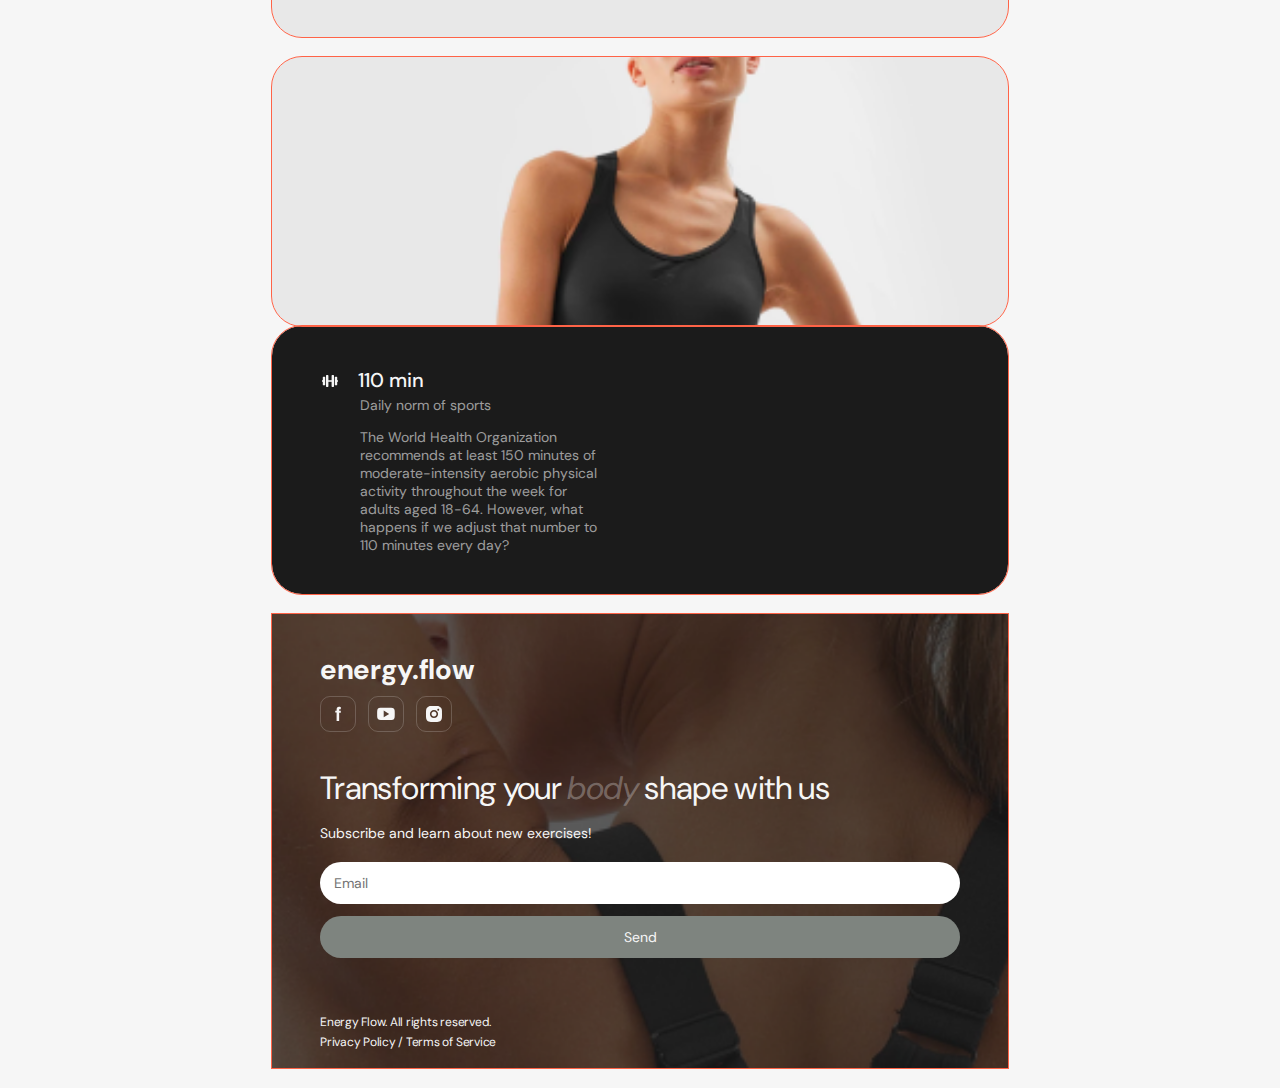
==== commit a730c3e5: "header tablet desktop" ====
--- a/index.html
+++ b/index.html
@@ -20,8 +20,9 @@
   <body>
     <!-- <load ="/partials/header.html" /> -->
     <!-- <load ="./src/partials/header.html" /> -->
-    <header class="page-header">
-      <div class="container">
+    <div class="media media-container">
+      <header class="page-header container">
+        <!-- <div class="container"> -->
         <div class="header-position">
           <nav class="header-nav">
             <a href="./index.html" class="header-logo">energy.flow</a>
@@ -40,114 +41,149 @@
             <p class="header-box-text">#Diet</p>
           </div>
         </div>
-      </div>
-    </header>
-
-    <main>
+        <!-- </div> -->
+      </header>
+
       <!-- <load ="/partials/home.html" /> -->
-      <section class="home-section">
-        <div class="hero-design container">
-          <h1 class="hero-title">
-            Get <span class="hero-title-span">Body</span> in shape, Stay healthy
-          </h1>
-          <p class="hero-popular-tags">
-            Transform your physique and embrace a healthier lifestyle with our
-            comprehensive fitness and nutrition support.
-          </p>
-        </div>
-
-        <!-- <load ="/partials/quote.html" /> -->
-
-        <div class="quote-design container">
-          <div class="quote-box">
-            <div class="quote-box-box">
-              <svg class="icon" width="34" height="32" aria-label="running man">
-                <use href="./src/img/symbol-defs.svg#icon-icon"></use>
-              </svg>
-              <h2 class="quote-title">Quote of the day</h2>
-            </div>
-            <svg
-              class="icon"
-              width="28"
-              height="28"
-              aria-label="inverted-commas"
-            >
-              <use href="./src/img/symbol-defs.svg#icon-inverted-commas"></use>
-            </svg>
+      <div class="hero-design container">
+        <div class="hero-box">
+          <div class="hero-nav">
+            <a href="./index.html" class="page-link is-active">Home</a>
+            <a href="./favorites.html" class="page-link">Favorites</a>
           </div>
-          <p class="quote-text"></p>
-          <p class="quote-author"></p>
-        </div>
-
-        <div class="quote-img container"></div>
-
-        <div class="exercises-design container">
-          <div class="exercises-flex">
-            <h2 class="js-exercises-title">Exercises</h2>
-            <p class="js-exercises-text"></p>
-          </div>
-          <ul class="js-exercises-list-btn">
-            <li>
-              <button
-                class="exercises-btn active"
-                type="button"
-                data-action="filter=Muscles"
-                data-filter="muscles"
+          <ul class="social-links">
+            <li class="social-item">
+              <a
+                class="social-link"
+                href="https://www.facebook.com/goITclub/"
+                target="_blank"
               >
-                Muscles
-              </button>
+                <svg class="social-icon-hero">
+                  <use
+                    href="./src/img/symbol-defs.svg#icon-facebook"
+                  ></use></svg
+              ></a>
             </li>
-            <li>
-              <button
-                class="exercises-btn"
-                type="button"
-                data-action="filter=Body parts"
-                data-filter="bodypart"
+            <li class="social-item">
+              <a
+                class="social-link"
+                href=" https://www.youtube.com/c/GoIT"
+                target="_blank"
               >
-                Body parts
-              </button>
+                <svg class="social-icon-hero">
+                  <use href="./src/img/symbol-defs.svg#icon-youtube"></use></svg
+              ></a>
             </li>
-            <li>
-              <button
-                class="exercises-btn"
-                type="button"
-                data-action="filter=Equipment"
-                data-filter="equipment"
+            <li class="social-item">
+              <a
+                class="social-link"
+                href="https://www.instagram.com/goitclub/"
+                target="_blank"
               >
-                Equipment
-              </button>
+                <svg class="social-icon-hero">
+                  <use
+                    href="./src/img/symbol-defs.svg#icon-instagram"
+                  ></use></svg
+              ></a>
             </li>
           </ul>
-
-          <div class="js-exercises-second-div"></div>
-          <ul class="js-exercises-list"></ul>
-          <div class="js-exercises-countpage"></div>
-          <div class="js-exercises-second-countpage"></div>
-          <!-- <ul class="js-favorite-list"></ul> -->
-        </div>
-      </section>
-
-      <div class="min110-img container"></div>
-      <div class="min110 container">
-        <div class="min110-design">
-          <svg class="min110-icon" width="20" height="20">
-            <use href="./src/img/symbol-defs.svg#icon-fluent"></use>
+        </div>
+        <h1 class="hero-title">
+          Get <span class="hero-title-span">Body</span> in shape, Stay healthy
+        </h1>
+        <p class="hero-popular-tags">
+          Transform your physique and embrace a healthier lifestyle with our
+          comprehensive fitness and nutrition support.
+        </p>
+      </div>
+    </div>
+
+    <!-- <load ="/partials/quote.html" /> -->
+
+    <div class="quote-flex media-container">
+      <div class="quote-design container">
+        <div class="quote-box">
+          <div class="quote-box-box">
+            <svg width="34" height="32" aria-label="running man">
+              <use href="./src/img/symbol-defs.svg#icon-icon"></use>
+            </svg>
+            <h2 class="quote-title">Quote of the day</h2>
+          </div>
+          <svg class="quote-icon" aria-label="inverted-commas">
+            <use href="./src/img/symbol-defs.svg#icon-inverted-commas"></use>
           </svg>
-          <h2 class="min110-title">110 min</h2>
-        </div>
-        <p class="min110-text-first">Daily norm of sports</p>
-        <p class="min110-text-second">
-          The World Health Organization recommends at least 150 minutes of
-          moderate-intensity aerobic physical activity throughout the week for
-          adults aged 18-64. However, what happens if we adjust that number to
-          110 minutes every day?
-        </p>
-      </div>
-    </main>
+        </div>
+        <p class="quote-text"></p>
+        <p class="quote-author"></p>
+      </div>
+      <div class="quote-img container"></div>
+    </div>
+    <div class="exercises-design container">
+      <div class="exercises-flex">
+        <h2 class="js-exercises-title">Exercises</h2>
+        <p class="js-exercises-text"></p>
+      </div>
+      <ul class="js-exercises-list-btn">
+        <li>
+          <button
+            class="exercises-btn active"
+            type="button"
+            data-action="filter=Muscles"
+            data-filter="muscles"
+          >
+            Muscles
+          </button>
+        </li>
+        <li>
+          <button
+            class="exercises-btn"
+            type="button"
+            data-action="filter=Body parts"
+            data-filter="bodypart"
+          >
+            Body parts
+          </button>
+        </li>
+        <li>
+          <button
+            class="exercises-btn"
+            type="button"
+            data-action="filter=Equipment"
+            data-filter="equipment"
+          >
+            Equipment
+          </button>
+        </li>
+      </ul>
+
+      <div class="js-exercises-second-div"></div>
+      <ul class="js-exercises-list"></ul>
+      <div class="js-exercises-countpage"></div>
+      <div class="js-exercises-second-countpage"></div>
+      <!-- <ul class="js-favorite-list"></ul> -->
+    </div>
+
+    <div class="min110-img container"></div>
+    <div class="min110 container">
+      <div class="min110-design">
+        <svg class="min110-icon" width="20" height="20">
+          <use href="./src/img/symbol-defs.svg#icon-fluent"></use>
+        </svg>
+        <h2 class="min110-title">110 min</h2>
+      </div>
+      <p class="min110-text-first">Daily norm of sports</p>
+      <p class="min110-text-second">
+        The World Health Organization recommends at least 150 minutes of
+        moderate-intensity aerobic physical activity throughout the week for
+        adults aged 18-64. However, what happens if we adjust that number to 110
+        minutes every day?
+      </p>
+    </div>
 
     <footer class="footer container">
-      <a href="./index.html" class="header-logo inverse">energy.flow</a>
-
+      <div class="footer-div">
+        <a href="./index.html" class="header-logo inverse">energy.flow</a>
+      </div>
       <!-- <load ="/partials/social-links.html" /> -->
       <ul class="social-links">
         <li class="social-item">
@@ -263,6 +299,7 @@
           <use class="id-modal-icon" href="/img/symbol-defs.svg#icon-x"></use>
         </svg> -->
     <div class="js-backdrop-id container is-hidden"></div>
+    <!-- <div class="js-backdrop-rating container is-hidden"></div> -->
 
     <script type="module" src="./src/js/modal.js"></script>
     <script type="module" src="./src/js/home.js"></script>
--- a/src/css/styles.css
+++ b/src/css/styles.css
@@ -52,7 +52,37 @@
   margin: 0 auto;
   padding-left: 20px;
   padding-right: 20px;
-  /* outline: 1px solid tomato; */
+  outline: 1px solid tomato;
+}
+
+@media (min-width: 736px) {
+  .container {
+    max-width: 736px;
+    padding-left: 48px;
+    padding-right: 48px;
+  }
+  .media-container {
+    margin: 0 auto;
+    max-width: 736px;
+    padding: 0;
+  }
+  .media {
+    display: flex;
+  }
+}
+
+@media (min-width: 1408px) {
+  .container {
+    max-width: 1408px;
+  }
+  .media-container {
+    margin: 0 auto;
+    max-width: 1408px;
+    padding: 0;
+  }
+  /* .media {
+    display: flex;
+  } */
 }
 
 .is-hidden {
@@ -61,33 +91,20 @@
   transform: translate(-100%, -100%);
 }
 
-/* .visually-hidden {
-  position: absolute;
-  white-space: nowrap;
-  width: 1px;
-  height: 1px;
-  overflow: hidden;
-  border: 0;
-  padding: 0;
-  clip: rect(0 0 0 0);
-  clip-path: inset(50%);
-  margin: -1px;
-} */
-
 /* @import url('./header.css'); */
 .page-header {
   margin: 0 auto;
   margin-bottom: 20px;
   padding-top: 20px;
   padding-bottom: 20px;
-  max-width: 335px;
+  /* max-width: 335px; */
   height: 387px;
-  /* background-color: #f6f6f6; */
 
   background-image: url(../img/image-header-mobile-1x.png);
   background-repeat: no-repeat;
   background-position: center;
   background-size: cover;
+  outline: 1px solid blue;
 }
 
 @media (min-resolution: 192dpi) {
@@ -96,6 +113,44 @@
   }
 }
 
+@media (min-width: 736px) {
+  .page-header {
+    width: 248px;
+    height: 900px;
+    padding-top: 44px;
+    padding-bottom: 64px;
+    background-image: url(../img/image-header-tablet-1x.png);
+    /* background-repeat: no-repeat;
+  background-position: center;
+  background-size: cover;
+  outline: 1px solid blue; */
+  }
+  @media (min-resolution: 192dpi) {
+    .page-header {
+      background-image: url(../img/image-header-tablet-2x.png);
+    }
+  }
+}
+
+@media (min-width: 1408px) {
+  .page-header {
+    width: 704px;
+    height: 884px;
+    padding-top: 38px;
+    padding-bottom: 32px;
+    background-image: url(../img/image-header-desktop-1x.png);
+    /* background-repeat: no-repeat;
+  background-position: center;
+  background-size: cover;
+  outline: 1px solid blue; */
+  }
+  @media (min-resolution: 192dpi) {
+    .page-header {
+      background-image: url(../img/image-header-desktop-2x.png);
+    }
+  }
+}
+
 .header-position {
   display: flex;
   flex-direction: column;
@@ -114,6 +169,12 @@
   font-weight: 700;
   line-height: 1.12;
   letter-spacing: -0.32px;
+}
+
+@media (min-width: 736px) {
+  .header-logo {
+    font-size: 28px;
+  }
 }
 
 .js-open-modal {
@@ -127,6 +188,12 @@
   cursor: pointer;
 }
 
+@media (min-width: 736px) {
+  .js-open-modal {
+    display: none;
+  }
+}
+
 .header-box {
   max-width: 141px;
   display: flex;
@@ -145,7 +212,776 @@
   border: 1px solid rgba(246, 246, 246, 0.3);
 }
 
-/* МОДАЛЬНЕ ВІКНО ////////////////// */
+@media (min-width: 736px) {
+  .header-box {
+    max-width: 206px;
+    gap: 8px;
+    margin-left: -10px;
+  }
+  .header-box-text {
+    font-size: 16px;
+    padding: 4px 16px;
+  }
+}
+
+/* @import url('./home.css'); */
+/* .home-section {
+  margin-left: auto;
+  margin-right: auto;
+  margin-bottom: 20px;
+  max-width: 365px;
+} */
+
+.hero-design {
+  margin-bottom: 20px;
+  padding-top: 60px;
+  padding-bottom: 81px;
+  background-color: #fff;
+  border-radius: 30px;
+  outline: 1px solid green;
+}
+
+@media (min-width: 736px) {
+  .hero-design {
+    max-width: 488px;
+    height: 900px;
+    padding-top: 32px;
+    padding-right: 32px;
+    border-top-left-radius: 0px;
+  }
+}
+
+@media (min-width: 1408px) {
+  .hero-design {
+    max-width: 704px;
+    height: 884px;
+    padding-top: 28px;
+    padding-right: 48px;
+  }
+}
+
+.hero-box {
+  display: flex;
+  gap: 74px;
+  /* justify-content: space-between; */
+  align-items: center;
+}
+
+.hero-nav {
+  display: flex;
+  justify-content: center;
+  align-items: center;
+  width: 211px;
+  height: 52px;
+  padding: 8px 16px;
+  background-color: #7e847f;
+  border-radius: 30px;
+}
+
+.page-link {
+  width: 96px;
+  color: #f6f6f6;
+  padding: 6px;
+  /* background-color: #fff; */
+  border-radius: 30px;
+  text-align: center;
+}
+
+.page-link.is-active {
+  color: #1b1b1b;
+  background-color: #fff;
+}
+
+.social-icon-hero {
+  width: 44px;
+  height: 44px;
+  padding: 8px;
+  border: 1px solid #7e847f;
+  border-radius: 10px;
+  fill: #7e847f;
+}
+
+@media (max-width: 735px) {
+  .hero-box {
+    display: none;
+  }
+}
+
+.hero-title {
+  margin-bottom: 20px;
+  color: #1b1b1b;
+  font-size: 56px;
+  line-height: 0.9;
+  letter-spacing: -1.12px;
+  text-shadow: 0px 4px 4px rgba(0, 0, 0, 0.25);
+}
+
+.hero-title-span {
+  color: #7e847f;
+  font-size: 56px;
+  font-style: italic;
+  line-height: 0.9;
+  letter-spacing: -1.12px;
+}
+
+.hero-popular-tags {
+  margin-bottom: 81px;
+  color: #1b1b1b;
+  font-size: 14px;
+  line-height: 1.29;
+  letter-spacing: -0.14px;
+}
+
+@media (min-width: 736px) {
+  .hero-title {
+    margin-top: 215px;
+    font-size: 98px;
+  }
+  .hero-title-span {
+    font-size: 98px;
+  }
+  .hero-popular-tags {
+    font-size: 18px;
+  }
+}
+
+@media (min-width: 1408px) {
+  .hero-title {
+    margin-top: 225px;
+    font-size: 120px;
+  }
+  .hero-title-span {
+    font-size: 120px;
+  }
+  /* .hero-popular-tags {
+    font-size: 18px;
+  } */
+  .hero-box {
+    margin-left: -155px;
+    display: flex;
+    /* gap: 74px; */
+    justify-content: space-between;
+    align-items: center;
+  }
+}
+
+/* /////////   QUOTE   //////////// */
+
+.quote-design {
+  width: 100%;
+  padding-top: 42px;
+  padding-bottom: 40px;
+  border-radius: 30px;
+  background: #7e847f;
+}
+
+.quote-box {
+  margin-bottom: 14px;
+  display: flex;
+  justify-content: space-between;
+  align-items: center;
+}
+
+.quote-box-box {
+  display: flex;
+  gap: 12px;
+  align-items: center;
+}
+
+.quote-icon {
+  width: 28px;
+  height: 28px;
+}
+
+.quote-title {
+  color: #f6f6f6;
+  font-size: 20px;
+  font-weight: 500;
+  line-height: 1.4;
+}
+
+.quote-text {
+  margin-bottom: 14px;
+  padding-left: 44px;
+  color: rgba(246, 246, 246, 0.6);
+  font-size: 14px;
+  line-height: 1.29;
+}
+
+.quote-author {
+  padding-left: 44px;
+  color: #f6f6f6;
+  font-weight: 500;
+  line-height: 1.5;
+}
+
+.quote-img {
+  margin-bottom: 20px;
+  width: 100%;
+  /* width: 335px; */
+  height: 272px;
+  border-radius: 30px;
+
+  background-image: url(../img/rectangle-mobile-1x.png);
+  content: '';
+  background-repeat: no-repeat;
+  background-position: center;
+  background-size: cover;
+}
+
+@media (min-resolution: 192dpi) {
+  .quote-img {
+    background-image: url(../img/rectangle-mobile-2x.png);
+  }
+}
+
+@media (min-width: 736px) {
+  .quote-design {
+    padding: 64px 80px;
+  }
+  .quote-box-box {
+    /* padding-top: 64px 80px; */
+  }
+  .quote-icon {
+    width: 48px;
+    height: 48px;
+    padding-bottom: 10px;
+  }
+  .quote-title {
+    font-size: 24px;
+  }
+  .quote-text {
+    margin-bottom: 25px;
+    font-size: 16px;
+  }
+}
+
+@media (min-width: 1408px) {
+  .quote-flex {
+    display: flex;
+  }
+  .quote-design {
+    width: 704px;
+    height: 302px;
+
+    padding: 64px 80px;
+  }
+  .quote-box-box {
+    /* padding-top: 64px 80px; */
+  }
+  .quote-icon {
+    width: 48px;
+    height: 48px;
+    padding-bottom: 10px;
+  }
+  .quote-title {
+    font-size: 24px;
+  }
+  .quote-text {
+    font-size: 16px;
+  }
+  .quote-img {
+    width: 704px;
+    height: 302px;
+  }
+}
+
+/* ///////////////////// */
+.exercises-design {
+  margin-bottom: 20px;
+  width: 100%;
+  padding-top: 40px;
+  padding-bottom: 40px;
+  border-radius: 30px;
+  background: #e8e8e8;
+}
+
+.exercises-flex {
+  margin-bottom: 20px;
+  display: flex;
+  gap: 8px;
+  align-items: end;
+}
+
+.js-exercises-title {
+  color: #1b1b1b;
+  font-size: 32px;
+  font-weight: 400;
+  line-height: 32px;
+  letter-spacing: -0.64px;
+}
+
+/* .js-exercises-span {
+  color: #7e847f;
+} */
+
+.js-exercises-text {
+  color: rgba(27, 27, 27, 0.5);
+  font-size: 20px;
+  line-height: 1;
+  letter-spacing: -0.4px;
+}
+
+.js-exercises-list-btn {
+  display: flex;
+  gap: 6px;
+  margin-bottom: 20px;
+}
+
+.exercises-btn {
+  padding: 7px 14px;
+  border-radius: 30px;
+  border: none;
+  color: #1b1b1b;
+  font-size: 14px;
+  line-height: 1.29;
+  background-color: transparent;
+}
+
+.exercises-btn.active {
+  color: #f6f6f6;
+  background: #7e847f;
+}
+
+.js-exercises-list {
+  margin-bottom: 20px;
+  display: flex;
+  flex-direction: column;
+  gap: 20px;
+}
+
+.exercises-image {
+  border-radius: 12px;
+  background: linear-gradient(
+    0deg,
+    rgba(16, 16, 16, 0.7) 0%,
+    rgba(16, 16, 16, 0.7) 100%
+  );
+}
+
+.exercises-second-div {
+  position: relative;
+  width: 100%;
+}
+
+.js-second-search-input {
+  margin-bottom: 40px;
+  width: 100%;
+  padding: 12px 0 12px 14px;
+  border: none;
+  border-radius: 30px;
+  border-color: 1px solid #f6f6f6;
+  font-family: inherit;
+  font-size: 14px;
+  line-height: 1.29;
+  color: #1b1b1b;
+}
+
+.js-exercises-second-search-button {
+  position: absolute;
+  top: 12px;
+  right: 13px;
+  border: none;
+  background-color: transparent;
+}
+
+.exercises-second-icon {
+}
+
+.exercises-link {
+  position: relative;
+  display: block;
+  width: 100%;
+  height: 100%;
+}
+
+.div-position {
+  position: absolute;
+  top: 50%;
+  left: 50%;
+  transform: translate(-50%, -50%);
+}
+
+.exercises-filter {
+  color: #f6f6f6;
+  /* font-feature-settings: 'clig' off, 'liga' off; */
+  font-size: 20px;
+  line-height: 1;
+}
+
+.exercises-name {
+  color: rgba(246, 246, 246, 0.4);
+  text-align: center;
+  /* font-feature-settings: 'clig' off, 'liga' off; */
+  font-size: 12px;
+  line-height: 1.5;
+}
+
+.js-exercises-countpage {
+  display: flex;
+  flex-wrap: wrap;
+  gap: 8px;
+  justify-content: center;
+  align-items: center;
+}
+
+.js-exercises-countpage-btn {
+  width: 34px;
+  height: 34px;
+  color: rgba(27, 27, 27, 0.4);
+  font-family: inherit;
+  font-size: 20px;
+  line-height: 1.6;
+  letter-spacing: 0.8px;
+  border: none;
+  background-color: transparent;
+}
+
+.js-exercises-countpage-btn.active {
+  /* border-radius: 18px; */
+  color: #1b1b1b;
+  border-radius: 50%;
+  border: 1px solid #1b1b1b;
+}
+.js-exercises-second-countpage {
+  display: flex;
+  flex-wrap: wrap;
+  gap: 8px;
+  justify-content: center;
+  align-items: center;
+}
+.message-undefined {
+  padding-top: 100px;
+  padding-bottom: 100px;
+  text-align: center;
+  color: #1b1b1b;
+  font-size: 14px;
+  line-height: 1.29;
+  letter-spacing: -0.14px;
+}
+
+/* SECOND */
+
+.second-position {
+  position: relative;
+  width: 100%;
+}
+.js-second-input {
+  margin-bottom: 40px;
+  width: 100%;
+  padding: 12px 14px;
+  border-radius: 30px;
+  background: #f6f6f6;
+  border: none;
+  color: #1b1b1b;
+  font-size: 14px;
+  font-weight: 400;
+  line-height: 1.29;
+}
+.second-input-svg {
+  position: absolute;
+  top: 13px;
+  right: 15px;
+  /* fill: #fff; */
+}
+
+.second-item {
+  padding: 16px;
+  border-radius: 15px;
+  background: #fff;
+}
+
+.second-position-one {
+  margin-bottom: 25px;
+  display: flex;
+  justify-content: space-between;
+  align-items: center;
+}
+.second-flex {
+  display: flex;
+  gap: 16px;
+  align-items: center;
+}
+.second-workout {
+  width: 76px;
+  /* height: 26px; */
+  padding: 8px;
+  border-radius: 15px;
+  background: #7e847f;
+  color: #f6f6f6;
+  font-size: 12px;
+  font-weight: 500;
+}
+
+.second-flex-one {
+  display: flex;
+  gap: 2px;
+  align-items: center;
+}
+
+.js-second-btn {
+  position: relative;
+  padding-left: 0;
+  padding-right: 26px;
+  width: 60px;
+  font-family: inherit;
+  color: #1b1b1b;
+  font-size: 14px;
+  line-height: 1.29;
+  border: none;
+  background: transparent;
+}
+
+.second-arrow-icon {
+  position: absolute;
+  top: 4px;
+  right: 10%;
+}
+
+.second-position-two {
+  margin-bottom: 16px;
+  display: flex;
+  gap: 16px;
+  align-items: center;
+}
+
+.second-icon-man {
+  flex-shrink: 0;
+}
+
+.second-title {
+  color: #1b1b1b;
+  /* font-feature-settings: 'clig' off, 'liga' off; */
+  font-size: 20px;
+  line-height: 1;
+}
+
+.second-position-three {
+  display: flex;
+  flex-wrap: wrap;
+  justify-content: space-between;
+  row-gap: 6px;
+  column-gap: 1dvh;
+}
+
+.second-text {
+  display: inline-block;
+  color: rgba(27, 27, 27, 0.4);
+  font-size: 12px;
+  line-height: 1.5;
+}
+.second-entrance {
+  display: inline-block;
+  color: #1b1b1b;
+  font-size: 12px;
+  line-height: 1.5;
+}
+
+/* /////////////////// 110min */
+.min110-img {
+  /* margin-bottom: 20px; */
+  width: 100%;
+  height: 269px;
+  border-radius: 30px;
+  background-image: url(../img/rectangle-42208-1x.png);
+  background-repeat: no-repeat;
+  background-position: center;
+  background-size: cover;
+}
+@media (min-resolution: 192dpi) {
+  .min110-img {
+    background-image: url(../img/rectangle-42208-2x.png);
+  }
+}
+
+.min110 {
+  margin-bottom: 20px;
+  padding-top: 40px;
+  padding-bottom: 40px;
+  border-radius: 30px;
+  background: #1b1b1b;
+}
+
+.min110-design {
+  display: flex;
+  align-items: center;
+  gap: 18px;
+  /* padding-top: 40px;
+  padding-bottom: 40px;
+  border-radius: 30px; */
+}
+
+.min110-icon {
+  flex-shrink: 0;
+}
+
+.min110-title {
+  margin-bottom: 2px;
+  color: #f6f6f6;
+  /* font-feature-settings: 'clig' off, 'liga' off; */
+  font-size: 20px;
+  font-weight: 500;
+  line-height: 1.4;
+}
+
+.min110-text-first {
+  margin-left: 40px;
+  margin-bottom: 14px;
+  color: rgba(246, 246, 246, 0.6);
+  font-size: 14px;
+  line-height: 1.29;
+}
+.min110-text-second {
+  max-width: 245px;
+  margin-left: 40px;
+  color: rgba(246, 246, 246, 0.6);
+  font-size: 14px;
+  line-height: 1.29;
+}
+
+/* МОДАЛЬНЕ ВІКНО ID  //////////////////////// */
+.js-backdrop-id {
+  width: 100%;
+  position: fixed;
+  z-index: 1;
+  top: 50%;
+  left: 50%;
+  transform: translate(-50%, -50%);
+  min-width: 335px;
+  /* min-height: 50vh; */
+  height: 100vh;
+  transition: opacity 250ms ease, visibility 250ms ease;
+  background-color: rgb(27, 27, 27, 0.6);
+}
+
+.id-modal-position {
+  width: 100%;
+  position: relative;
+  padding-top: 20px;
+  padding-bottom: 40px;
+  background-color: #f6f6f6;
+}
+
+.js-id-modal-btn-close {
+  position: absolute;
+  top: 25px;
+  right: 30px;
+  z-index: 2;
+  /* margin-bottom: 2px;
+  margin-left: 240px; */
+  display: inline-flex;
+  align-items: center;
+  padding: 0;
+  border: none;
+  background-color: transparent;
+  cursor: pointer;
+  color: #1b1b1b;
+}
+
+.id-modal-img {
+  margin-bottom: 20px;
+  border-radius: 12px;
+  background-color: rgba(27, 27, 27, 0.2);
+}
+.id-modal-title {
+  margin-bottom: 10px;
+  font-weight: 500;
+  font-size: 20px;
+  line-height: 1;
+  color: #1b1b1b;
+}
+
+.id-modal-list-rating {
+  margin-bottom: 20px;
+  display: flex;
+  gap: 2px;
+  align-items: center;
+}
+
+.rating-item {
+  font-weight: 400;
+  font-size: 12px;
+  line-height: 1.5;
+  color: #1b1b1b;
+}
+
+.js-rating-icon {
+  fill: #eea10c;
+  color: #eea10c;
+}
+
+.js-rating-icon-passive {
+  color: #c4bebe;
+  fill: #c4bebe;
+}
+
+.id-modal-line {
+  margin-bottom: 20px;
+  border-bottom: 1px solid rgba(27, 27, 27, 0.2);
+}
+.id-modal-list {
+  display: flex;
+  flex-wrap: wrap;
+  gap: 20px;
+  margin-bottom: 10px;
+}
+.id-modal-text {
+  margin-bottom: 4px;
+  font-size: 12px;
+  line-height: 1.5;
+  color: rgba(27, 27, 27, 0.4);
+}
+.id-modal-value {
+  font-weight: 500;
+  font-size: 14px;
+  line-height: 1.29;
+  color: #1b1b1b;
+}
+.margin {
+  margin-bottom: 10px;
+}
+
+.id-button-add-favorites {
+  position: relative;
+  display: flex;
+  justify-content: center;
+  align-items: center;
+  margin-top: 40px;
+  margin-bottom: 10px;
+  border: 1px solid #7e847f;
+  border-radius: 30px;
+  padding: 12px;
+  width: 100%;
+  background-color: #7e847f;
+  font-family: inherit;
+  font-size: 14px;
+  line-height: 1.29;
+  color: #f6f6f6;
+}
+
+.id-button-add-favorites:hover {
+  background-color: #5f6560;
+  border: 1px solid #5f6560;
+}
+
+.id-button-giv-rating {
+  display: flex;
+  justify-content: center;
+  align-items: center;
+  border-radius: 30px;
+  border: none;
+  border-radius: 30px;
+  padding: 12px;
+  border: 1px solid #1b1b1b;
+  width: 100%;
+  background-color: #fff;
+  font-family: inherit;
+  font-size: 14px;
+  line-height: 1.29;
+  color: #1b1b1b;
+}
+
+/* МОДАЛЬНЕ ВІКНО HEDER////////////////// */
 
 .header-backdrop {
   position: fixed;
@@ -218,7 +1054,6 @@
 }
 
 .social-links {
-  margin-top: 10px;
   align-self: center;
   display: flex;
   gap: 12px;
@@ -227,7 +1062,7 @@
 .social-item {
   width: 41px;
   height: 41px;
-  padding: 8px;
+  /* padding: 8px; */
   border-radius: 10px;
   border: 1px solid rgba(246, 246, 246, 0.2);
 }
@@ -247,470 +1082,11 @@
   transform: translate(-50%, -50%);
   width: 25px;
   height: 25px;
-}
-
-/* @import url('./home.css'); */
-.home-section {
-  margin-left: auto;
-  margin-right: auto;
-  margin-bottom: 20px;
-  max-width: 365px;
-}
-
-.hero-design {
-  margin-bottom: 20px;
-  padding-top: 60px;
-  padding-bottom: 81px;
-  background-color: #fff;
-  border-radius: 30px;
-}
-
-.hero-title {
-  margin-bottom: 20px;
-  color: #1b1b1b;
-  font-size: 56px;
-  line-height: 0.9;
-  letter-spacing: -1.12px;
-  text-shadow: 0px 4px 4px rgba(0, 0, 0, 0.25);
-}
-
-.hero-title-span {
-  color: #7e847f;
-  font-size: 56px;
-  font-style: italic;
-  line-height: 0.9;
-  letter-spacing: -1.12px;
-}
-
-.hero-popular-tags {
-  margin-bottom: 81px;
-  color: #1b1b1b;
-  font-size: 14px;
-  line-height: 1.29;
-  letter-spacing: -0.14px;
-}
-
-/* ///////////////////// */
-
-.quote-design {
-  width: 100%;
-  /* height: 272px; */
-  padding-top: 42px;
-  padding-bottom: 40px;
-  border-radius: 30px;
-  background: #7e847f;
-}
-
-.quote-box {
-  margin-bottom: 14px;
-  display: flex;
-  justify-content: space-between;
-  align-items: center;
-}
-
-.quote-box-box {
-  display: flex;
-  gap: 12px;
-  align-items: center;
-}
-
-.quote-title {
-  color: #f6f6f6;
-  font-size: 20px;
-  font-weight: 500;
-  line-height: 1.4;
-}
-
-.quote-text {
-  margin-bottom: 14px;
-  padding-left: 44px;
-  color: rgba(246, 246, 246, 0.6);
-  font-size: 14px;
-  line-height: 1.29;
-}
-
-.quote-author {
-  padding-left: 44px;
-  color: #f6f6f6;
-  font-weight: 500;
-  line-height: 1.5;
-}
-
-.quote-img {
-  margin-bottom: 20px;
-  width: 100%;
-  /* width: 335px; */
-  height: 272px;
-  border-radius: 30px;
-
-  background-image: url(../img/rectangle-mobile-1x.png);
-  content: '';
-  background-repeat: no-repeat;
-  background-position: center;
-  background-size: cover;
-}
-
-@media (min-resolution: 192dpi) {
-  .quote-img {
-    background-image: url(../img/rectangle-mobile-2x.png);
-  }
-}
-
-/* ///////////////////// */
-.exercises-design {
-  margin-bottom: 20px;
-  width: 100%;
-  padding-top: 40px;
-  padding-bottom: 40px;
-  border-radius: 30px;
-  background: #e8e8e8;
-}
-
-.exercises-flex {
-  margin-bottom: 20px;
-  display: flex;
-  gap: 8px;
-  align-items: end;
-}
-
-.js-exercises-title {
-  color: #1b1b1b;
-  font-size: 32px;
-  font-weight: 400;
-  line-height: 32px;
-  letter-spacing: -0.64px;
-}
-
-/* .js-exercises-span {
-  color: #7e847f;
-} */
-
-.js-exercises-text {
-  color: rgba(27, 27, 27, 0.5);
-  font-size: 20px;
-  line-height: 1;
-  letter-spacing: -0.4px;
-}
-
-.js-exercises-list-btn {
-  display: flex;
-  gap: 6px;
-  margin-bottom: 20px;
-}
-
-.exercises-btn {
-  padding: 7px 14px;
-  border-radius: 30px;
-  border: none;
-  color: #1b1b1b;
-  font-size: 14px;
-  line-height: 1.29;
-  background-color: transparent;
-}
-
-.exercises-btn.active {
-  color: #f6f6f6;
-  background: #7e847f;
-}
-
-.js-exercises-list {
-  margin-bottom: 20px;
-  display: flex;
-  flex-direction: column;
-  gap: 20px;
-}
-
-.exercises-image {
-  border-radius: 12px;
-  background: linear-gradient(
-    0deg,
-    rgba(16, 16, 16, 0.7) 0%,
-    rgba(16, 16, 16, 0.7) 100%
-  );
-}
-
-.exercises-second-div {
-  position: relative;
-  width: 100%;
-}
-
-.js-second-search-input {
-  margin-bottom: 40px;
-  width: 100%;
-  padding: 12px 0 12px 14px;
-  border: none;
-  border-radius: 30px;
-  border-color: 1px solid #f6f6f6;
-  font-family: inherit;
-  font-size: 14px;
-  line-height: 1.29;
-  color: #1b1b1b;
-}
-
-.js-exercises-second-search-button {
-  position: absolute;
-  top: 12px;
-  right: 13px;
-  border: none;
-  background-color: transparent;
-}
-
-.exercises-second-icon {
-}
-
-.exercises-link {
-  position: relative;
-  display: block;
-  width: 100%;
-  height: 100%;
-}
-
-.div-position {
-  position: absolute;
-  top: 50%;
-  left: 50%;
-  transform: translate(-50%, -50%);
-}
-
-.exercises-filter {
-  color: #f6f6f6;
-  /* font-feature-settings: 'clig' off, 'liga' off; */
-  font-size: 20px;
-  line-height: 1;
-}
-
-.exercises-name {
-  color: rgba(246, 246, 246, 0.4);
-  text-align: center;
-  /* font-feature-settings: 'clig' off, 'liga' off; */
-  font-size: 12px;
-  line-height: 1.5;
-}
-
-.js-exercises-countpage {
-  display: flex;
-  flex-wrap: wrap;
-  gap: 8px;
-  justify-content: center;
-  align-items: center;
-}
-
-.js-exercises-countpage-btn {
-  width: 34px;
-  height: 34px;
-  color: rgba(27, 27, 27, 0.4);
-  font-family: inherit;
-  font-size: 20px;
-  line-height: 1.6;
-  letter-spacing: 0.8px;
-  border: none;
-  background-color: transparent;
-}
-
-.js-exercises-countpage-btn.active {
-  /* border-radius: 18px; */
-  color: #1b1b1b;
-  border-radius: 50%;
-  border: 1px solid #1b1b1b;
-}
-.js-exercises-second-countpage {
-  display: flex;
-  flex-wrap: wrap;
-  gap: 8px;
-  justify-content: center;
-  align-items: center;
-}
-.message-undefined {
-  padding-top: 100px;
-  padding-bottom: 100px;
-  text-align: center;
-  color: #1b1b1b;
-  font-size: 14px;
-  line-height: 1.29;
-  letter-spacing: -0.14px;
-}
-
-/* SECOND */
-
-.second-position {
-  position: relative;
-  width: 100%;
-}
-.js-second-input {
-  margin-bottom: 40px;
-  width: 100%;
-  padding: 12px 14px;
-  border-radius: 30px;
-  background: #f6f6f6;
-  border: none;
-  color: #1b1b1b;
-  font-size: 14px;
-  font-weight: 400;
-  line-height: 1.29;
-}
-.second-input-svg {
-  position: absolute;
-  top: 13px;
-  right: 15px;
-  /* fill: #fff; */
-}
-
-.second-item {
-  padding: 16px;
-  border-radius: 15px;
-  background: #fff;
-}
-
-.second-position-one {
-  margin-bottom: 25px;
-  display: flex;
-  justify-content: space-between;
-  align-items: center;
-}
-.second-flex {
-  display: flex;
-  gap: 16px;
-  align-items: center;
-}
-.second-workout {
-  width: 76px;
-  /* height: 26px; */
-  padding: 8px;
-  border-radius: 15px;
-  background: #7e847f;
-  color: #f6f6f6;
-  font-size: 12px;
-  font-weight: 500;
-}
-
-.second-flex-one {
-  display: flex;
-  gap: 2px;
-  align-items: center;
-}
-
-.js-second-btn {
-  position: relative;
-  padding-left: 0;
-  padding-right: 26px;
-  width: 60px;
-  font-family: inherit;
-  color: #1b1b1b;
-  font-size: 14px;
-  line-height: 1.29;
-  border: none;
-  background: transparent;
-}
-
-.second-arrow-icon {
-  position: absolute;
-  top: 4px;
-  right: 10%;
-}
-
-.second-position-two {
-  margin-bottom: 16px;
-  display: flex;
-  gap: 16px;
-  align-items: center;
-}
-
-.second-icon-man {
-  flex-shrink: 0;
-}
-
-.second-title {
-  color: #1b1b1b;
-  /* font-feature-settings: 'clig' off, 'liga' off; */
-  font-size: 20px;
-  line-height: 1;
-}
-
-.second-position-three {
-  display: flex;
-  flex-wrap: wrap;
-  justify-content: space-between;
-  row-gap: 6px;
-  column-gap: 1dvh;
-}
-
-.second-text {
-  display: inline-block;
-  color: rgba(27, 27, 27, 0.4);
-  font-size: 12px;
-  line-height: 1.5;
-}
-.second-entrance {
-  display: inline-block;
-  color: #1b1b1b;
-  font-size: 12px;
-  line-height: 1.5;
-}
-
-/* /////////////////// 110min */
-.min110-img {
-  /* margin-bottom: 20px; */
-  width: 100%;
-  height: 269px;
-  border-radius: 30px;
-  background-image: url(../img/rectangle-42208-1x.png);
-  background-repeat: no-repeat;
-  background-position: center;
-  background-size: cover;
-}
-@media (min-resolution: 192dpi) {
-  .min110-img {
-    background-image: url(../img/rectangle-42208-2x.png);
-  }
-}
-
-.min110 {
-  margin-bottom: 20px;
-  padding-top: 40px;
-  padding-bottom: 40px;
-  border-radius: 30px;
-  background: #1b1b1b;
-}
-
-.min110-design {
-  display: flex;
-  align-items: center;
-  gap: 18px;
-  /* padding-top: 40px;
-  padding-bottom: 40px;
-  border-radius: 30px; */
-}
-
-.min110-icon {
-  flex-shrink: 0;
-}
-
-.min110-title {
-  margin-bottom: 2px;
-  color: #f6f6f6;
-  /* font-feature-settings: 'clig' off, 'liga' off; */
-  font-size: 20px;
-  font-weight: 500;
-  line-height: 1.4;
-}
-
-.min110-text-first {
-  margin-left: 40px;
-  margin-bottom: 14px;
-  color: rgba(246, 246, 246, 0.6);
-  font-size: 14px;
-  line-height: 1.29;
-}
-.min110-text-second {
-  max-width: 245px;
-  margin-left: 40px;
-  color: rgba(246, 246, 246, 0.6);
-  font-size: 14px;
-  line-height: 1.29;
-}
-
-/* МОДАЛЬНЕ ВІКНО ID  //////////////////////// */
-.js-backdrop-id {
+  fill: #f6f6f6;
+}
+
+/* МОДАЛЬНЕ ВІКНО RATING  //////////////////////// */
+/* .js-backdrop-rating {
   width: 100%;
   position: fixed;
   z-index: 1;
@@ -718,137 +1094,9 @@
   left: 50%;
   transform: translate(-50%, -50%);
   min-width: 335px;
-  /* min-height: 50vh; */
   height: 100vh;
   transition: opacity 250ms ease, visibility 250ms ease;
   background-color: rgb(27, 27, 27, 0.6);
-}
-
-.id-modal-position {
-  width: 100%;
-  position: relative;
-  padding-top: 15px;
-  padding-bottom: 40px;
-  background-color: #f6f6f6;
-}
-
-.js-id-modal-btn-close {
-  position: absolute;
-  top: 20px;
-  right: 30px;
-  z-index: 2;
-  /* margin-bottom: 2px;
-  margin-left: 240px; */
-  display: inline-flex;
-  align-items: center;
-  padding: 0;
-  border: none;
-  background-color: transparent;
-  cursor: pointer;
-  color: #1b1b1b;
-}
-
-.id-modal-img {
-  margin-bottom: 20px;
-  border-radius: 12px;
-  background-color: rgba(27, 27, 27, 0.2);
-}
-.id-modal-title {
-  margin-bottom: 10px;
-  font-weight: 500;
-  font-size: 20px;
-  line-height: 1;
-  color: #1b1b1b;
-}
-
-.id-modal-list-rating {
-  margin-bottom: 20px;
-  display: flex;
-  gap: 2px;
-  align-items: center;
-}
-
-.rating-item {
-  font-weight: 400;
-  font-size: 12px;
-  line-height: 1.5;
-  color: #1b1b1b;
-}
-
-.js-rating-icon {
-  fill: #eea10c;
-  color: #eea10c;
-}
-
-.js-rating-icon-passive {
-  color: #c4bebe;
-  fill: #c4bebe;
-}
-
-.id-modal-line {
-  margin-bottom: 20px;
-  border-bottom: 1px solid rgba(27, 27, 27, 0.2);
-}
-.id-modal-list {
-  display: flex;
-  flex-wrap: wrap;
-  gap: 20px;
-  margin-bottom: 10px;
-}
-.id-modal-text {
-  margin-bottom: 4px;
-  font-size: 12px;
-  line-height: 1.5;
-  color: rgba(27, 27, 27, 0.4);
-}
-.id-modal-value {
-  font-weight: 500;
-  font-size: 14px;
-  line-height: 1.29;
-  color: #1b1b1b;
-}
-.margin {
-  margin-bottom: 10px;
-}
-
-.id-button-add-favorites {
-  position: relative;
-  display: flex;
-  justify-content: center;
-  align-items: center;
-  margin-top: 40px;
-  margin-bottom: 10px;
-  border: 1px solid #7e847f;
-  border-radius: 30px;
-  padding: 12px;
-  width: 100%;
-  background-color: #7e847f;
-  font-family: inherit;
-  font-size: 14px;
-  line-height: 1.29;
-  color: #f6f6f6;
-}
-
-.id-button-add-favorites:hover {
-  background-color: #5f6560;
-  border: 1px solid #5f6560;
-}
-
-/* .id-button-giv-rating {
-  display: flex;
-  justify-content: center;
-  align-items: center;
-  border-radius: 30px;
-  border: none;
-  border-radius: 30px;
-  padding: 12px;
-  border: 1px solid #1b1b1b;
-  width: 100%;
-  background-color: #fff;
-  font-family: inherit;
-  font-size: 14px;
-  line-height: 1.29;
-  color: #1b1b1b;
 } */
 
 /* /////////////////// 110min */
@@ -935,6 +1183,10 @@
   }
 }
 
+.footer-div {
+  margin-bottom: 10px;
+}
+
 .footer .social-item {
   width: 36px;
   height: 36px;
@@ -943,6 +1195,7 @@
 .footer .social-icon {
   width: 20px;
   height: 20px;
+  fill: #f6f6f6;
 }
 
 .footer-slogan {
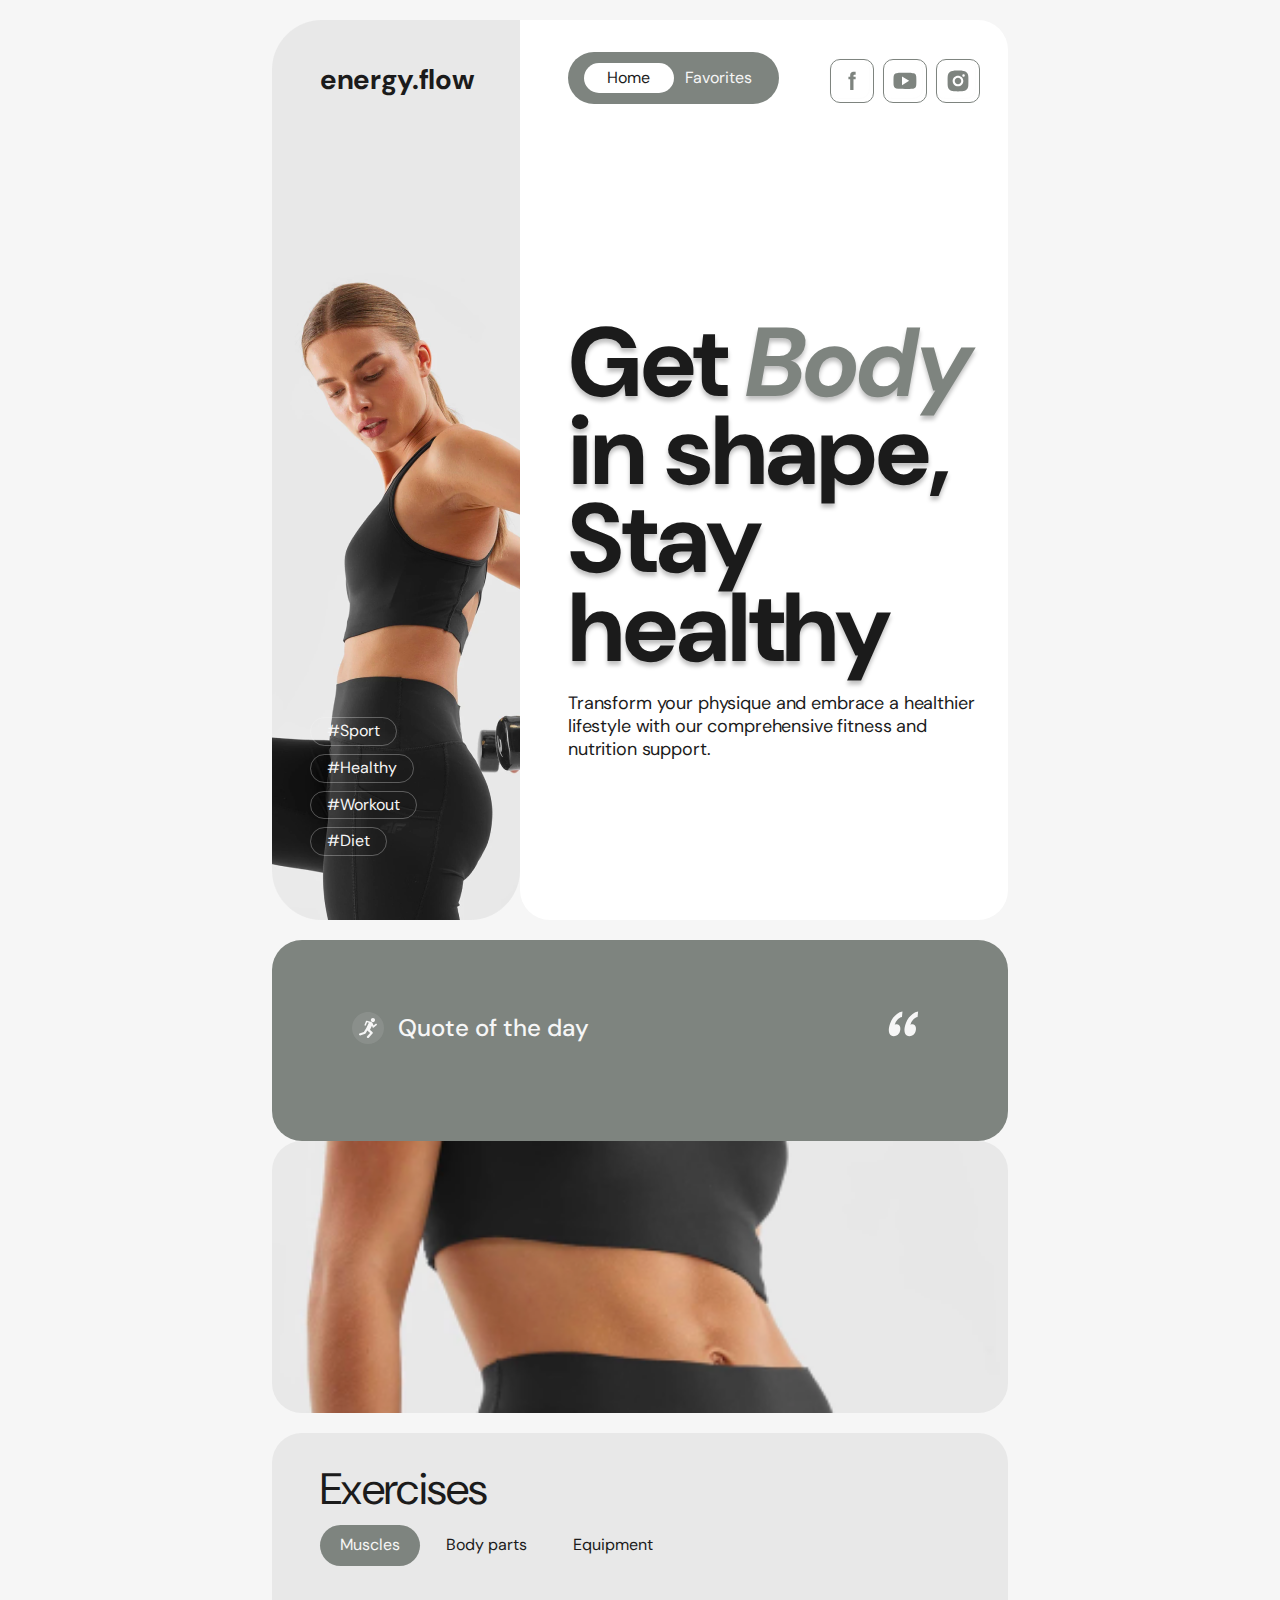
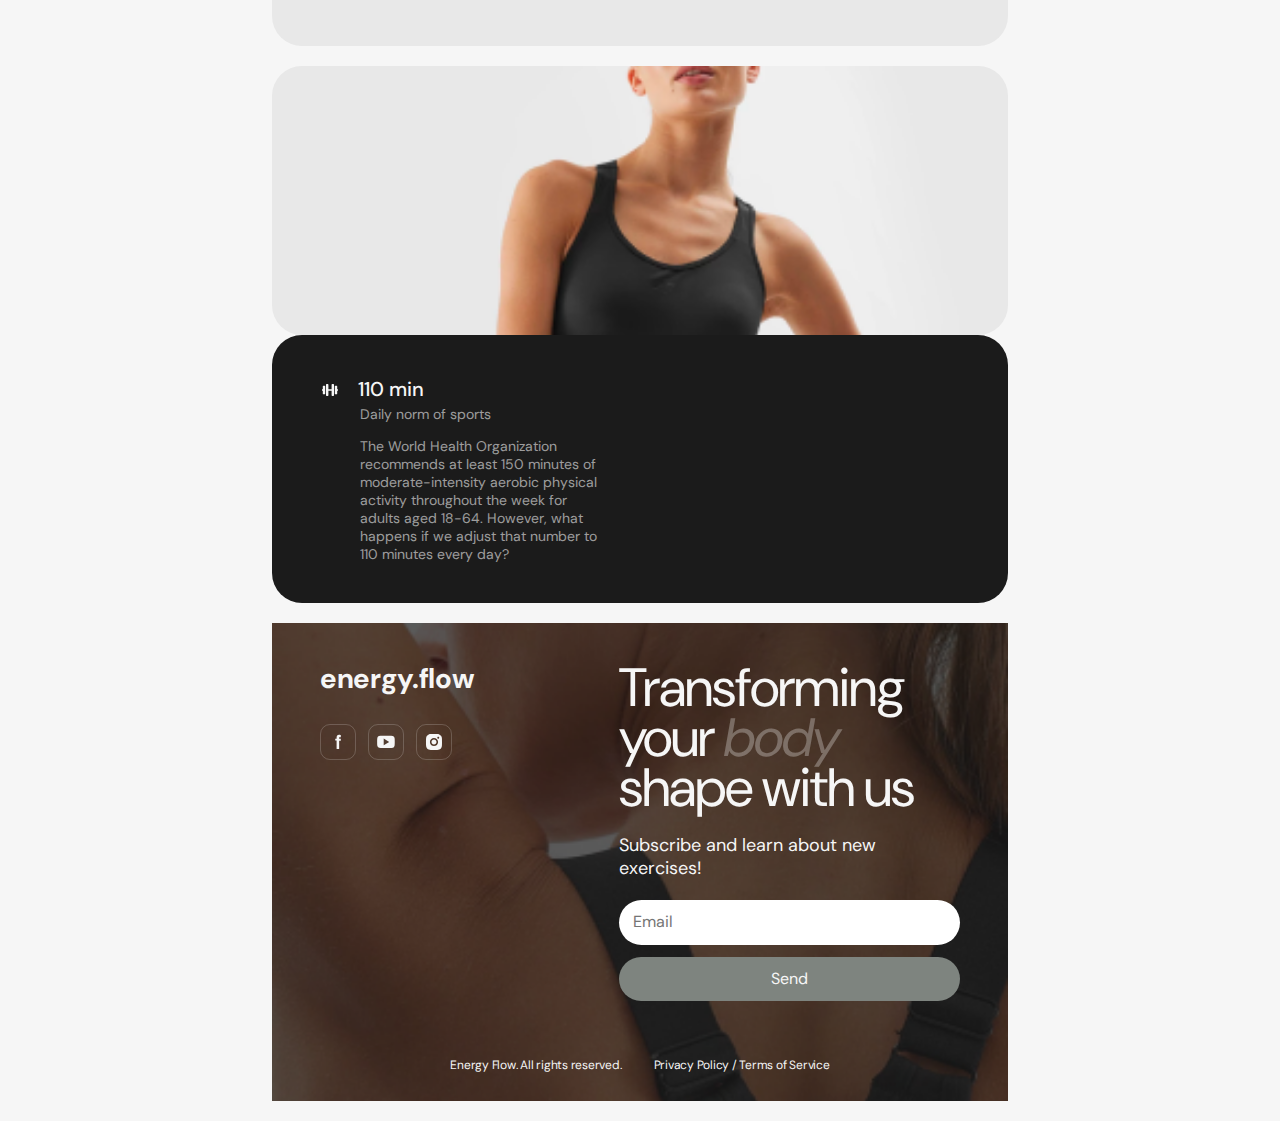
==== commit c2be88fe: "add tablet" ====
--- a/index.html
+++ b/index.html
@@ -118,45 +118,49 @@
       </div>
       <div class="quote-img container"></div>
     </div>
+
+    <!--//////  EXERCISES   /////////  -->
     <div class="exercises-design container">
       <div class="exercises-flex">
         <h2 class="js-exercises-title">Exercises</h2>
         <p class="js-exercises-text"></p>
       </div>
-      <ul class="js-exercises-list-btn">
-        <li>
-          <button
-            class="exercises-btn active"
-            type="button"
-            data-action="filter=Muscles"
-            data-filter="muscles"
-          >
-            Muscles
-          </button>
-        </li>
-        <li>
-          <button
-            class="exercises-btn"
-            type="button"
-            data-action="filter=Body parts"
-            data-filter="bodypart"
-          >
-            Body parts
-          </button>
-        </li>
-        <li>
-          <button
-            class="exercises-btn"
-            type="button"
-            data-action="filter=Equipment"
-            data-filter="equipment"
-          >
-            Equipment
-          </button>
-        </li>
-      </ul>
-
-      <div class="js-exercises-second-div"></div>
+      <div class="media-flex">
+        <ul class="js-exercises-list-btn">
+          <li>
+            <button
+              class="exercises-btn active"
+              type="button"
+              data-action="filter=Muscles"
+              data-filter="muscles"
+            >
+              Muscles
+            </button>
+          </li>
+          <li>
+            <button
+              class="exercises-btn"
+              type="button"
+              data-action="filter=Body parts"
+              data-filter="bodypart"
+            >
+              Body parts
+            </button>
+          </li>
+          <li>
+            <button
+              class="exercises-btn"
+              type="button"
+              data-action="filter=Equipment"
+              data-filter="equipment"
+            >
+              Equipment
+            </button>
+          </li>
+        </ul>
+
+        <div class="js-exercises-second-div"></div>
+      </div>
       <ul class="js-exercises-list"></ul>
       <div class="js-exercises-countpage"></div>
       <div class="js-exercises-second-countpage"></div>
@@ -181,62 +185,75 @@
     </div>
 
     <footer class="footer container">
-      <div class="footer-div">
-        <a href="./index.html" class="header-logo inverse">energy.flow</a>
-      </div>
-      <!-- <load ="/partials/social-links.html" /> -->
-      <ul class="social-links">
-        <li class="social-item">
-          <a
-            class="social-link"
-            href="https://www.facebook.com/goITclub/"
-            target="_blank"
-          >
-            <svg class="social-icon">
-              <use href="./src/img/symbol-defs.svg#icon-facebook"></use></svg
-          ></a>
-        </li>
-        <li class="social-item">
-          <a
-            class="social-link"
-            href=" https://www.youtube.com/c/GoIT"
-            target="_blank"
-          >
-            <svg class="social-icon">
-              <use href="./src/img/symbol-defs.svg#icon-youtube"></use></svg
-          ></a>
-        </li>
-        <li class="social-item">
-          <a
-            class="social-link"
-            href="https://www.instagram.com/goitclub/"
-            target="_blank"
-          >
-            <svg class="social-icon">
-              <use href="./src/img/symbol-defs.svg#icon-instagram"></use></svg
-          ></a>
-        </li>
-      </ul>
-
-      <p class="footer-slogan">
-        Transforming your <span class="footer-slogan-span">body</span> shape
-        with us
-      </p>
-
-      <p class="footer-form-label">Subscribe and learn about new exercises!</p>
-      <form class="js-footer-form">
-        <input
-          class="footer-form-input"
-          type="email"
-          name="email"
-          placeholder="Email"
-          required
-        />
-
-        <button class="footer-form-button" type="submit">Send</button>
-      </form>
-      <p class="footer-text">Energy Flow. All rights reserved.</p>
-      <p class="footer-text-second">Privacy Policy / Terms of Service</p>
+      <div class="media-footer">
+        <div>
+          <div class="footer-div">
+            <a href="./index.html" class="header-logo inverse">energy.flow</a>
+          </div>
+          <!-- <load ="/partials/social-links.html" /> -->
+          <ul class="social-links">
+            <li class="social-item">
+              <a
+                class="social-link"
+                href="https://www.facebook.com/goITclub/"
+                target="_blank"
+              >
+                <svg class="social-icon">
+                  <use
+                    href="./src/img/symbol-defs.svg#icon-facebook"
+                  ></use></svg
+              ></a>
+            </li>
+            <li class="social-item">
+              <a
+                class="social-link"
+                href=" https://www.youtube.com/c/GoIT"
+                target="_blank"
+              >
+                <svg class="social-icon">
+                  <use href="./src/img/symbol-defs.svg#icon-youtube"></use></svg
+              ></a>
+            </li>
+            <li class="social-item">
+              <a
+                class="social-link"
+                href="https://www.instagram.com/goitclub/"
+                target="_blank"
+              >
+                <svg class="social-icon">
+                  <use
+                    href="./src/img/symbol-defs.svg#icon-instagram"
+                  ></use></svg
+              ></a>
+            </li>
+          </ul>
+        </div>
+        <div>
+          <p class="footer-slogan">
+            Transforming your <span class="footer-slogan-span">body </span>shape
+            with us
+          </p>
+
+          <p class="footer-form-label">
+            Subscribe and learn about new exercises!
+          </p>
+          <form class="js-footer-form">
+            <input
+              class="footer-form-input"
+              type="email"
+              name="email"
+              placeholder="Email"
+              required
+            />
+
+            <button class="footer-form-button" type="submit">Send</button>
+          </form>
+        </div>
+      </div>
+      <div class="media-down">
+        <p class="footer-text">Energy Flow. All rights reserved.</p>
+        <p class="footer-text-second">Privacy Policy / Terms of Service</p>
+      </div>
     </footer>
 
     <!-- МОДАЛЬНЕ ВІКНО headermodal -->
--- a/src/css/styles.css
+++ b/src/css/styles.css
@@ -52,7 +52,6 @@
   margin: 0 auto;
   padding-left: 20px;
   padding-right: 20px;
-  outline: 1px solid tomato;
 }
 
 @media (min-width: 736px) {
@@ -104,7 +103,6 @@
   background-repeat: no-repeat;
   background-position: center;
   background-size: cover;
-  outline: 1px solid blue;
 }
 
 @media (min-resolution: 192dpi) {
@@ -120,10 +118,6 @@
     padding-top: 44px;
     padding-bottom: 64px;
     background-image: url(../img/image-header-tablet-1x.png);
-    /* background-repeat: no-repeat;
-  background-position: center;
-  background-size: cover;
-  outline: 1px solid blue; */
   }
   @media (min-resolution: 192dpi) {
     .page-header {
@@ -139,10 +133,6 @@
     padding-top: 38px;
     padding-bottom: 32px;
     background-image: url(../img/image-header-desktop-1x.png);
-    /* background-repeat: no-repeat;
-  background-position: center;
-  background-size: cover;
-  outline: 1px solid blue; */
   }
   @media (min-resolution: 192dpi) {
     .page-header {
@@ -238,7 +228,6 @@
   padding-bottom: 81px;
   background-color: #fff;
   border-radius: 30px;
-  outline: 1px solid green;
 }
 
 @media (min-width: 736px) {
@@ -262,8 +251,8 @@
 
 .hero-box {
   display: flex;
-  gap: 74px;
-  /* justify-content: space-between; */
+  /* gap: 74px; */
+  justify-content: space-between;
   align-items: center;
 }
 
@@ -487,6 +476,7 @@
 }
 
 /* ///////////////////// */
+
 .exercises-design {
   margin-bottom: 20px;
   width: 100%;
@@ -494,6 +484,13 @@
   padding-bottom: 40px;
   border-radius: 30px;
   background: #e8e8e8;
+}
+
+@media (min-width: 736px) {
+  .media-flex {
+    display: flex;
+    justify-content: space-between;
+  }
 }
 
 .exercises-flex {
@@ -541,13 +538,6 @@
 .exercises-btn.active {
   color: #f6f6f6;
   background: #7e847f;
-}
-
-.js-exercises-list {
-  margin-bottom: 20px;
-  display: flex;
-  flex-direction: column;
-  gap: 20px;
 }
 
 .exercises-image {
@@ -559,6 +549,41 @@
   );
 }
 
+.js-exercises-list {
+  margin-bottom: 20px;
+  display: flex;
+  flex-direction: column;
+  gap: 20px;
+}
+
+@media (min-width: 736px) {
+  .js-exercises-title {
+    font-size: 44px;
+  }
+  .exercises-btn {
+    padding: 10px 20px;
+    font-size: 16px;
+  }
+
+  .exercises-image {
+    width: 313px;
+  }
+
+  .js-exercises-list {
+    display: flex;
+    flex-direction: row;
+    flex-wrap: wrap;
+    gap: 14px;
+    flex-basis: calc((100%-14) / 2);
+  }
+}
+
+@media (min-width: 1408px) {
+  .js-exercises-list {
+    flex-basis: calc((100%-60) / 4);
+  }
+}
+
 .exercises-second-div {
   position: relative;
   width: 100%;
@@ -575,6 +600,12 @@
   font-size: 14px;
   line-height: 1.29;
   color: #1b1b1b;
+}
+
+@media (min-width: 736px) {
+  .js-second-search-input {
+    width: 246px;
+  }
 }
 
 .js-exercises-second-search-button {
@@ -642,6 +673,7 @@
   color: #1b1b1b;
   border-radius: 50%;
   border: 1px solid #1b1b1b;
+  background-color: transparent;
 }
 .js-exercises-second-countpage {
   display: flex;
@@ -660,7 +692,7 @@
   letter-spacing: -0.14px;
 }
 
-/* SECOND */
+/* //// SECOND ////// */
 
 .second-position {
   position: relative;
@@ -689,6 +721,12 @@
   padding: 16px;
   border-radius: 15px;
   background: #fff;
+}
+
+@media (min-width: 736px) {
+  .second-item {
+    width: 313px;
+  }
 }
 
 .second-position-one {
@@ -848,7 +886,6 @@
   left: 50%;
   transform: translate(-50%, -50%);
   min-width: 335px;
-  /* min-height: 50vh; */
   height: 100vh;
   transition: opacity 250ms ease, visibility 250ms ease;
   background-color: rgb(27, 27, 27, 0.6);
@@ -860,6 +897,7 @@
   padding-top: 20px;
   padding-bottom: 40px;
   background-color: #f6f6f6;
+  border-radius: 20px;
 }
 
 .js-id-modal-btn-close {
@@ -867,8 +905,6 @@
   top: 25px;
   right: 30px;
   z-index: 2;
-  /* margin-bottom: 2px;
-  margin-left: 240px; */
   display: inline-flex;
   align-items: center;
   padding: 0;
@@ -883,6 +919,7 @@
   border-radius: 12px;
   background-color: rgba(27, 27, 27, 0.2);
 }
+
 .id-modal-title {
   margin-bottom: 10px;
   font-weight: 500;
@@ -944,6 +981,7 @@
 .id-button-add-favorites {
   position: relative;
   display: flex;
+  gap: 20px;
   justify-content: center;
   align-items: center;
   margin-top: 40px;
@@ -979,6 +1017,45 @@
   font-size: 14px;
   line-height: 1.29;
   color: #1b1b1b;
+}
+
+@media (min-width: 736px) {
+  .id-modal-position {
+    display: flex;
+    gap: 24px;
+    width: 100%;
+    height: 550px;
+    padding-top: 50px;
+  }
+  .id-modal-img {
+    width: 270px;
+    height: 259px;
+  }
+  .id-modal-title {
+    font-size: 24px;
+  }
+  .id-button-media {
+    display: flex;
+    justify-content: center;
+    align-items: center;
+    gap: 5px;
+    margin-top: 40px;
+  }
+  .id-button-add-favorites {
+    width: 174px;
+    margin: 0;
+  }
+  .id-button-giv-rating {
+    width: 111px;
+    height: 42px;
+    margin: 0;
+  }
+}
+
+@media (min-width: 1408px) {
+  .id-modal-position {
+    width: 732px;
+  }
 }
 
 /* МОДАЛЬНЕ ВІКНО HEDER////////////////// */
@@ -1269,3 +1346,43 @@
   line-height: 0.83;
   letter-spacing: -0.24px;
 }
+
+@media (min-width: 736px) {
+  .media-footer {
+    display: flex;
+    gap: 145px;
+  }
+  .footer-div {
+    margin-bottom: 30px;
+  }
+  .footer-slogan {
+    margin-top: 0;
+  }
+  .footer-slogan {
+    font-weight: 400;
+    font-size: 54px;
+    line-height: 93%;
+    letter-spacing: -0.02em;
+  }
+  .footer-slogan-span {
+    font-weight: 400;
+    font-size: 54px;
+    line-height: 93%;
+    letter-spacing: -0.02em;
+  }
+  .footer-form-label {
+    font-size: 18px;
+  }
+
+  .footer-form-input {
+    font-size: 16px;
+  }
+  .footer-form-button {
+    font-size: 16px;
+  }
+  .media-down {
+    display: flex;
+    gap: 32px;
+    justify-content: center;
+  }
+}
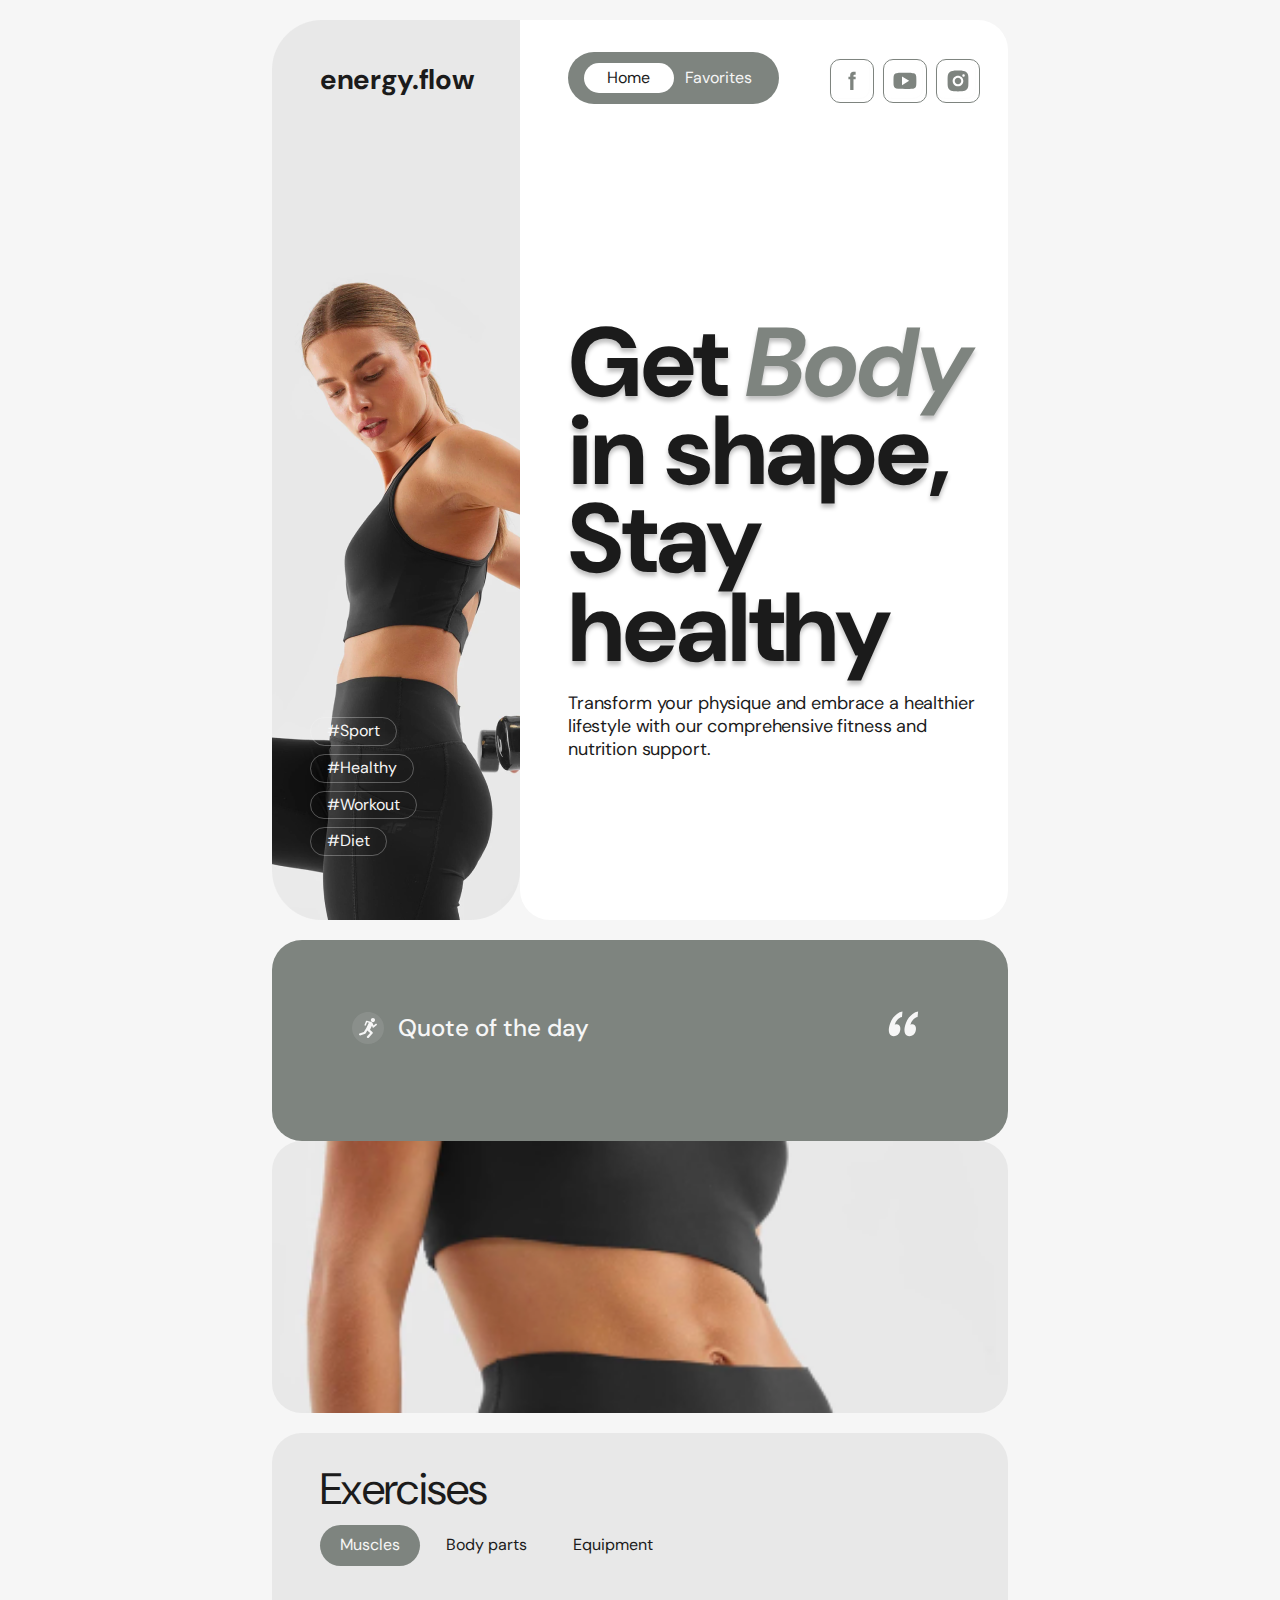
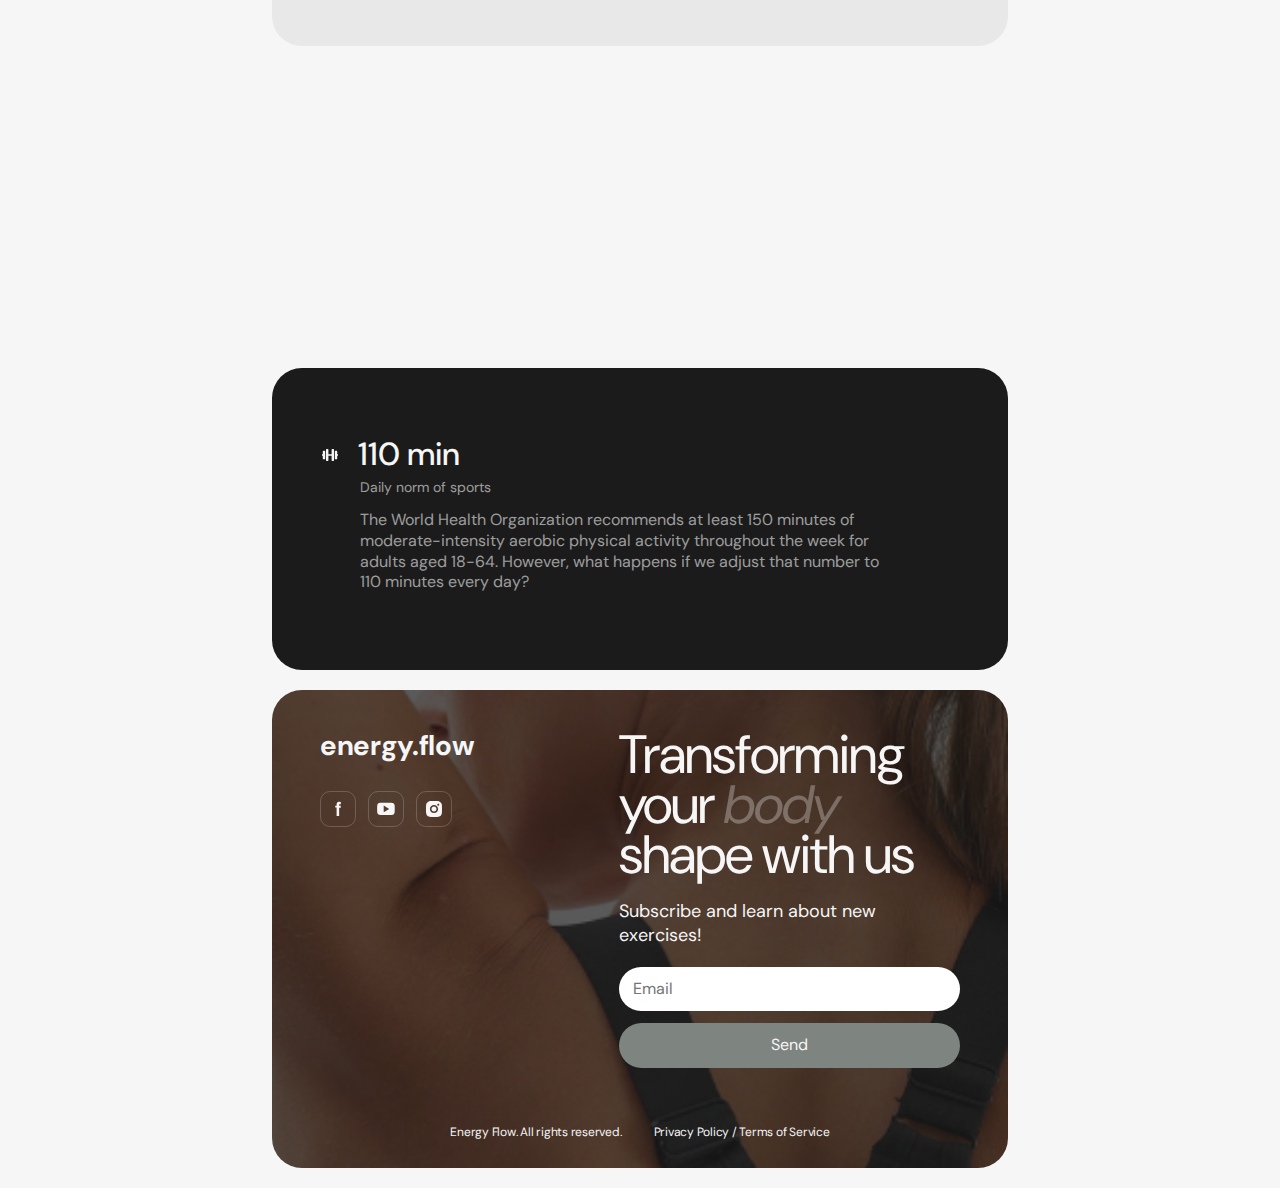
==== commit c26bc2d2: "add tablet favorites" ====
--- a/index.html
+++ b/index.html
@@ -167,21 +167,23 @@
       <!-- <ul class="js-favorite-list"></ul> -->
     </div>
 
-    <div class="min110-img container"></div>
-    <div class="min110 container">
-      <div class="min110-design">
-        <svg class="min110-icon" width="20" height="20">
-          <use href="./src/img/symbol-defs.svg#icon-fluent"></use>
-        </svg>
-        <h2 class="min110-title">110 min</h2>
-      </div>
-      <p class="min110-text-first">Daily norm of sports</p>
-      <p class="min110-text-second">
-        The World Health Organization recommends at least 150 minutes of
-        moderate-intensity aerobic physical activity throughout the week for
-        adults aged 18-64. However, what happens if we adjust that number to 110
-        minutes every day?
-      </p>
+    <div class="media-min110">
+      <div class="min110-img container"></div>
+      <div class="min110 container">
+        <div class="min110-design">
+          <svg class="min110-icon" width="20" height="20">
+            <use href="./src/img/symbol-defs.svg#icon-fluent"></use>
+          </svg>
+          <h2 class="min110-title">110 min</h2>
+        </div>
+        <p class="min110-text-first">Daily norm of sports</p>
+        <p class="min110-text-second">
+          The World Health Organization recommends at least 150 minutes of
+          moderate-intensity aerobic physical activity throughout the week for
+          adults aged 18-64. However, what happens if we adjust that number to
+          110 minutes every day?
+        </p>
+      </div>
     </div>
 
     <footer class="footer container">
--- a/src/css/styles.css
+++ b/src/css/styles.css
@@ -67,6 +67,8 @@
   }
   .media {
     display: flex;
+    justify-content: space-between;
+    align-items: center;
   }
 }
 
@@ -215,12 +217,6 @@
 }
 
 /* @import url('./home.css'); */
-/* .home-section {
-  margin-left: auto;
-  margin-right: auto;
-  margin-bottom: 20px;
-  max-width: 365px;
-} */
 
 .hero-design {
   margin-bottom: 20px;
@@ -251,7 +247,6 @@
 
 .hero-box {
   display: flex;
-  /* gap: 74px; */
   justify-content: space-between;
   align-items: center;
 }
@@ -817,7 +812,6 @@
 
 /* /////////////////// 110min */
 .min110-img {
-  /* margin-bottom: 20px; */
   width: 100%;
   height: 269px;
   border-radius: 30px;
@@ -844,9 +838,6 @@
   display: flex;
   align-items: center;
   gap: 18px;
-  /* padding-top: 40px;
-  padding-bottom: 40px;
-  border-radius: 30px; */
 }
 
 .min110-icon {
@@ -856,7 +847,6 @@
 .min110-title {
   margin-bottom: 2px;
   color: #f6f6f6;
-  /* font-feature-settings: 'clig' off, 'liga' off; */
   font-size: 20px;
   font-weight: 500;
   line-height: 1.4;
@@ -875,6 +865,51 @@
   color: rgba(246, 246, 246, 0.6);
   font-size: 14px;
   line-height: 1.29;
+}
+
+@media (min-width: 736px) {
+  .min110-img {
+    height: 302px;
+    background-image: url(../img/rectangle-42207-1x.png);
+  }
+  @media (min-resolution: 192dpi) {
+    .min110-img {
+      background-image: url(../img/rectangle-42207-2x.png);
+    }
+  }
+  .min110 {
+    height: 302px;
+    padding-top: 64px;
+    padding-bottom: 64px;
+  }
+
+  .min110-title {
+    font-size: 32px;
+  }
+
+  .min110-text-second {
+    max-width: 526px;
+    font-size: 16px;
+  }
+}
+
+@media (min-width: 1408px) {
+  .media-min110 {
+    display: flex;
+    margin: 0 auto;
+    max-width: 1408px;
+    /* padding: 0; */
+  }
+  .min110-img {
+    margin-bottom: 20px;
+    width: 704px;
+  }
+  .min110-img .container {
+    padding-right: 0;
+  }
+  .min110 .container {
+    padding-left: 0;
+  }
 }
 
 /* МОДАЛЬНЕ ВІКНО ID  //////////////////////// */
@@ -1176,73 +1211,12 @@
   background-color: rgb(27, 27, 27, 0.6);
 } */
 
-/* /////////////////// 110min */
-.min110-img {
-  /* margin-bottom: 20px; */
-  width: 100%;
-  height: 269px;
-  border-radius: 30px;
-  background-image: url(../img/rectangle-42208-1x.png);
-  background-repeat: no-repeat;
-  background-position: center;
-  background-size: cover;
-}
-@media (min-resolution: 192dpi) {
-  .min110-img {
-    background-image: url(../img/rectangle-42208-2x.png);
-  }
-}
-
-.min110 {
-  margin-bottom: 20px;
-  padding-top: 40px;
-  padding-bottom: 40px;
-  border-radius: 30px;
-  background: #1b1b1b;
-}
-
-.min110-design {
-  display: flex;
-  align-items: center;
-  gap: 18px;
-  /* padding-top: 40px;
-  padding-bottom: 40px;
-  border-radius: 30px; */
-}
-
-.min110-icon {
-  flex-shrink: 0;
-}
-
-.min110-title {
-  margin-bottom: 2px;
-  color: #f6f6f6;
-  /* font-feature-settings: 'clig' off, 'liga' off; */
-  font-size: 20px;
-  font-weight: 500;
-  line-height: 1.4;
-}
-
-.min110-text-first {
-  margin-left: 40px;
-  margin-bottom: 14px;
-  color: rgba(246, 246, 246, 0.6);
-  font-size: 14px;
-  line-height: 1.29;
-}
-.min110-text-second {
-  max-width: 245px;
-  margin-left: 40px;
-  color: rgba(246, 246, 246, 0.6);
-  font-size: 14px;
-  line-height: 1.29;
-}
-
 /* @import url('./footer.css'); */
 .footer {
   padding-top: 40px;
   padding-bottom: 20px;
   width: 100%;
+  border-radius: 30px;
   /* height: 471px; */
 
   /* linear-gradient(
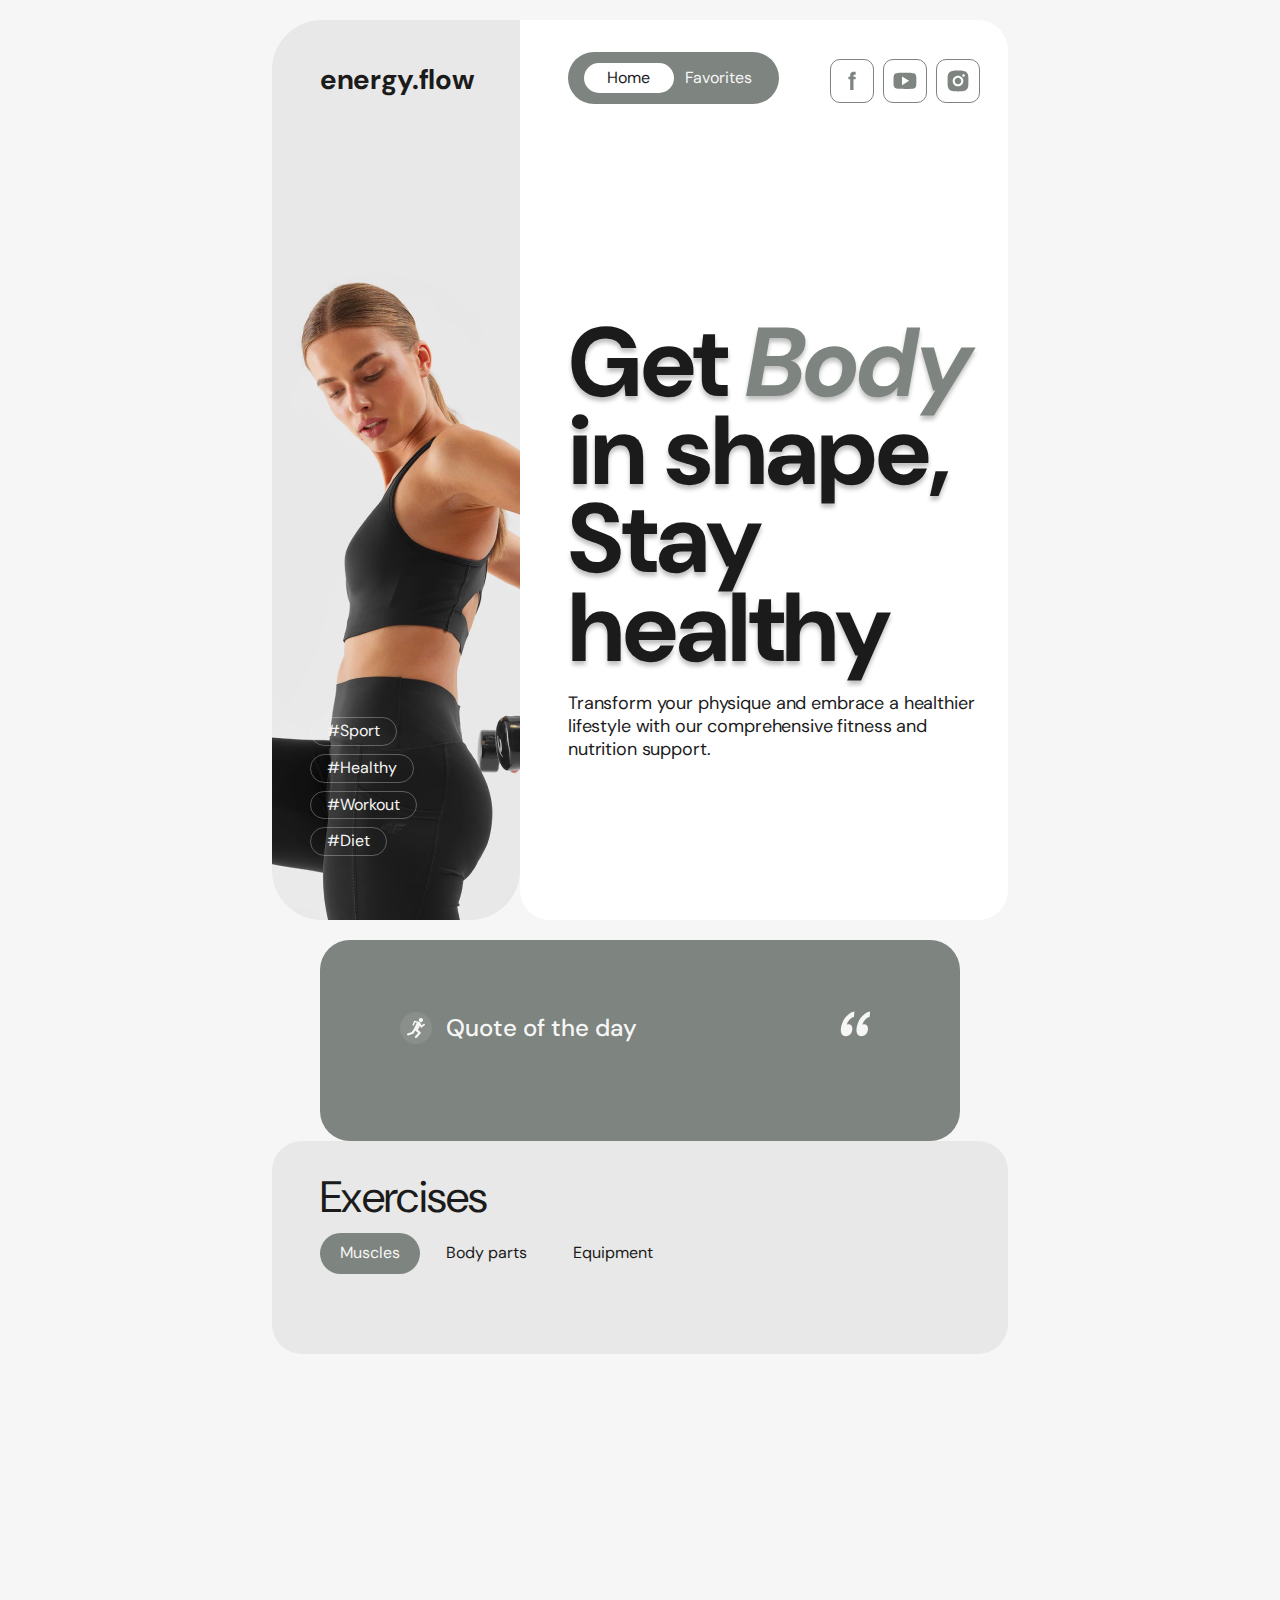
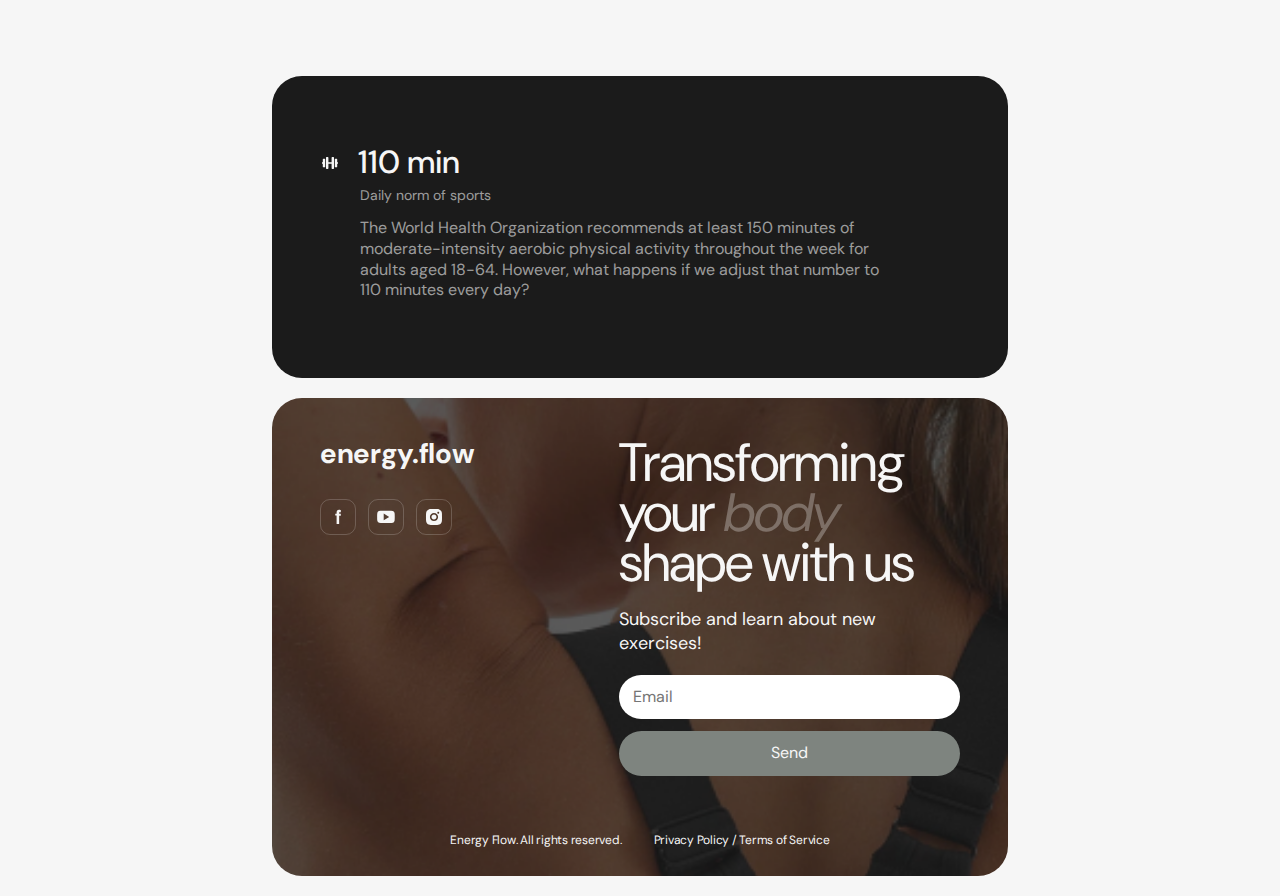
==== commit 1b5b41a3: "favorites desktop" ====
--- a/index.html
+++ b/index.html
@@ -100,7 +100,7 @@
 
     <!-- <load ="/partials/quote.html" /> -->
 
-    <div class="quote-flex media-container">
+    <div class="quote-flex container">
       <div class="quote-design container">
         <div class="quote-box">
           <div class="quote-box-box">
--- a/src/css/styles.css
+++ b/src/css/styles.css
@@ -438,6 +438,9 @@
     margin-bottom: 25px;
     font-size: 16px;
   }
+  .quote-img {
+    display: none;
+  }
 }
 
 @media (min-width: 1408px) {
@@ -894,6 +897,9 @@
 }
 
 @media (min-width: 1408px) {
+  .media-1408 {
+    display: flex;
+  }
   .media-min110 {
     display: flex;
     margin: 0 auto;
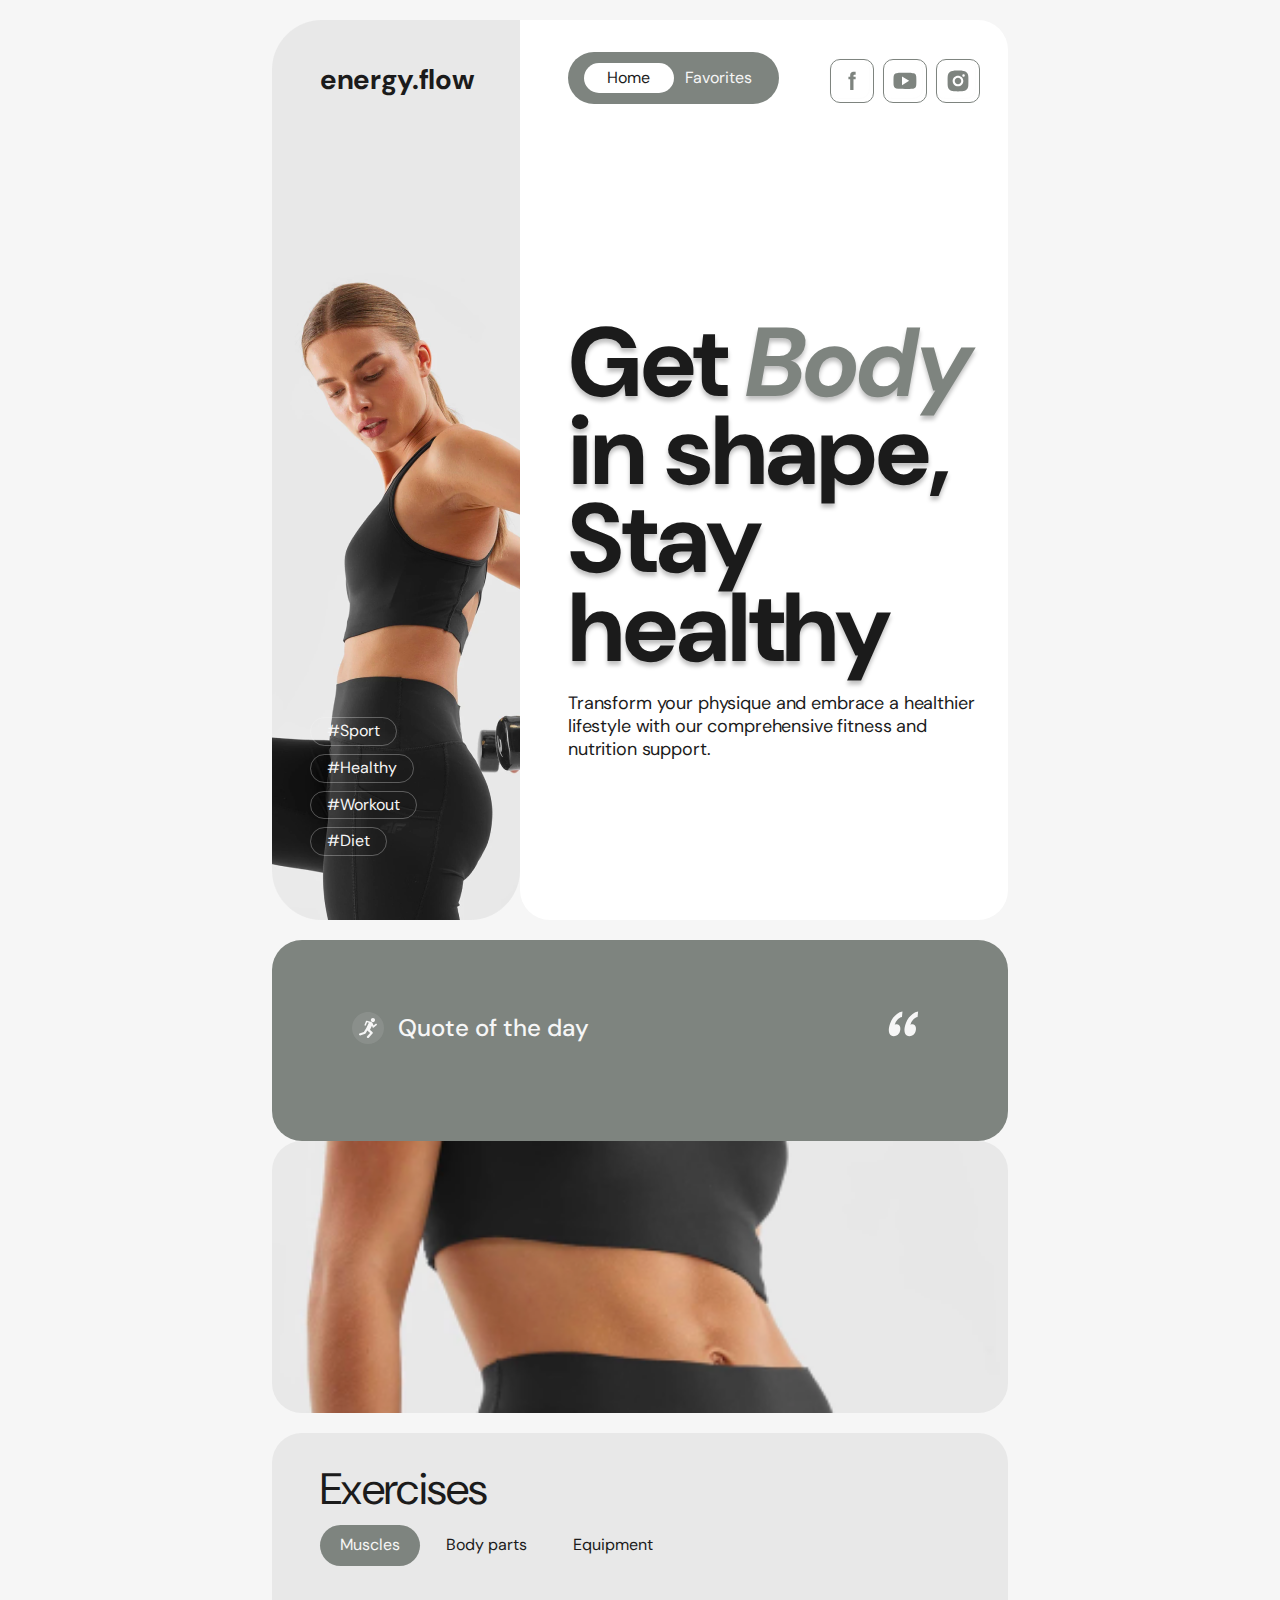
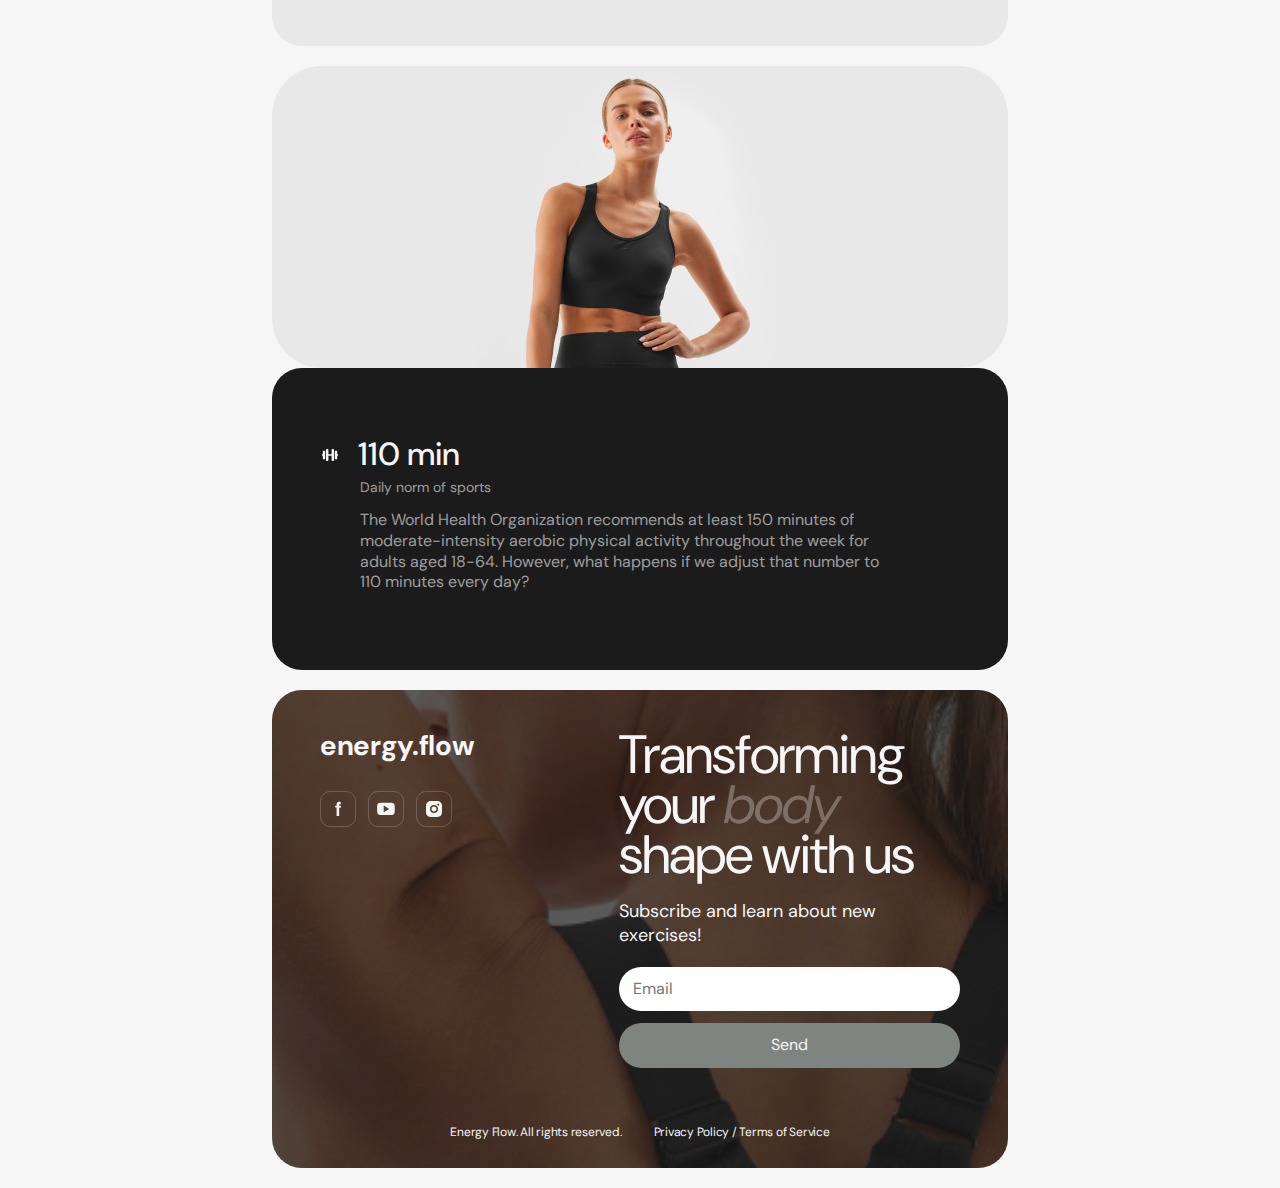
==== commit 3d3aa6dd: "added header desktop" ====
--- a/index.html
+++ b/index.html
@@ -100,7 +100,7 @@
 
     <!-- <load ="/partials/quote.html" /> -->
 
-    <div class="quote-flex container">
+    <div class="quote-flex">
       <div class="quote-design container">
         <div class="quote-box">
           <div class="quote-box-box">
--- a/src/css/styles.css
+++ b/src/css/styles.css
@@ -438,14 +438,13 @@
     margin-bottom: 25px;
     font-size: 16px;
   }
-  .quote-img {
-    display: none;
-  }
 }
 
 @media (min-width: 1408px) {
   .quote-flex {
     display: flex;
+    margin: 0 auto;
+    max-width: 1408px;
   }
   .quote-design {
     width: 704px;
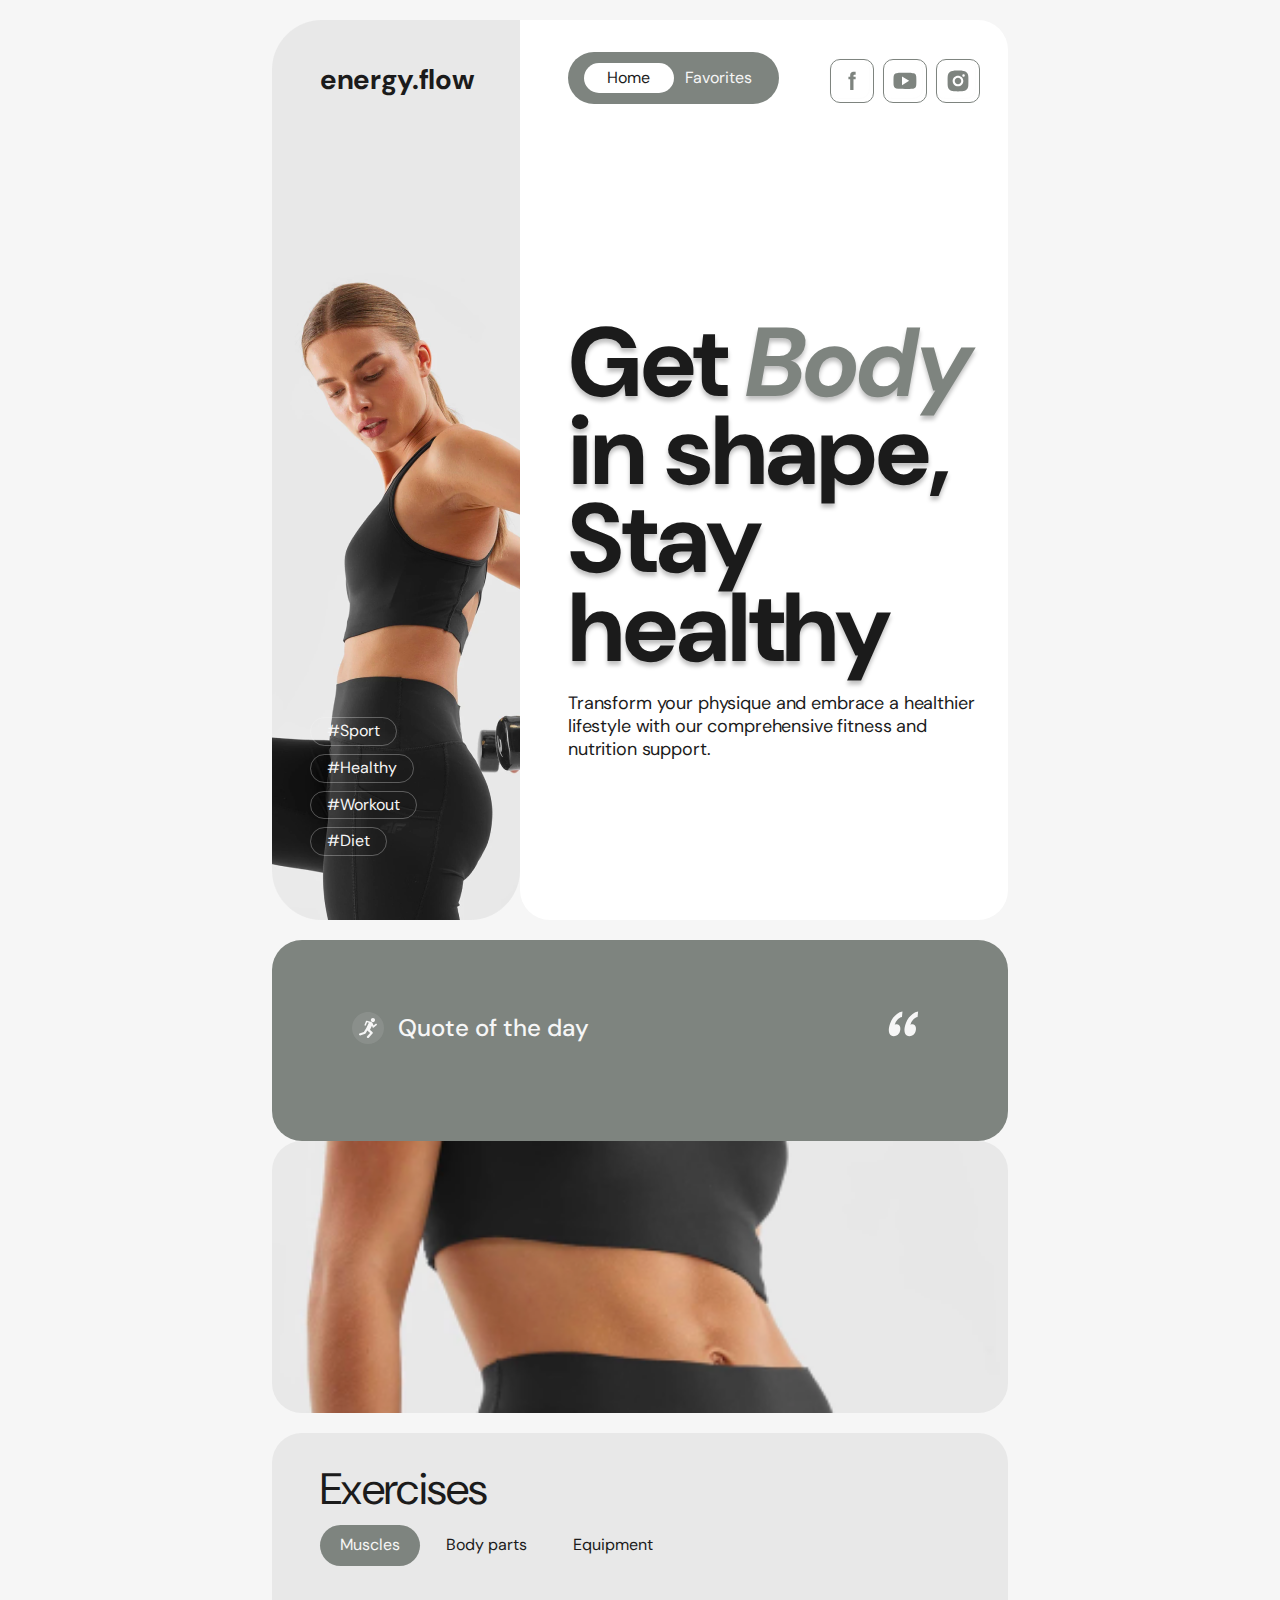
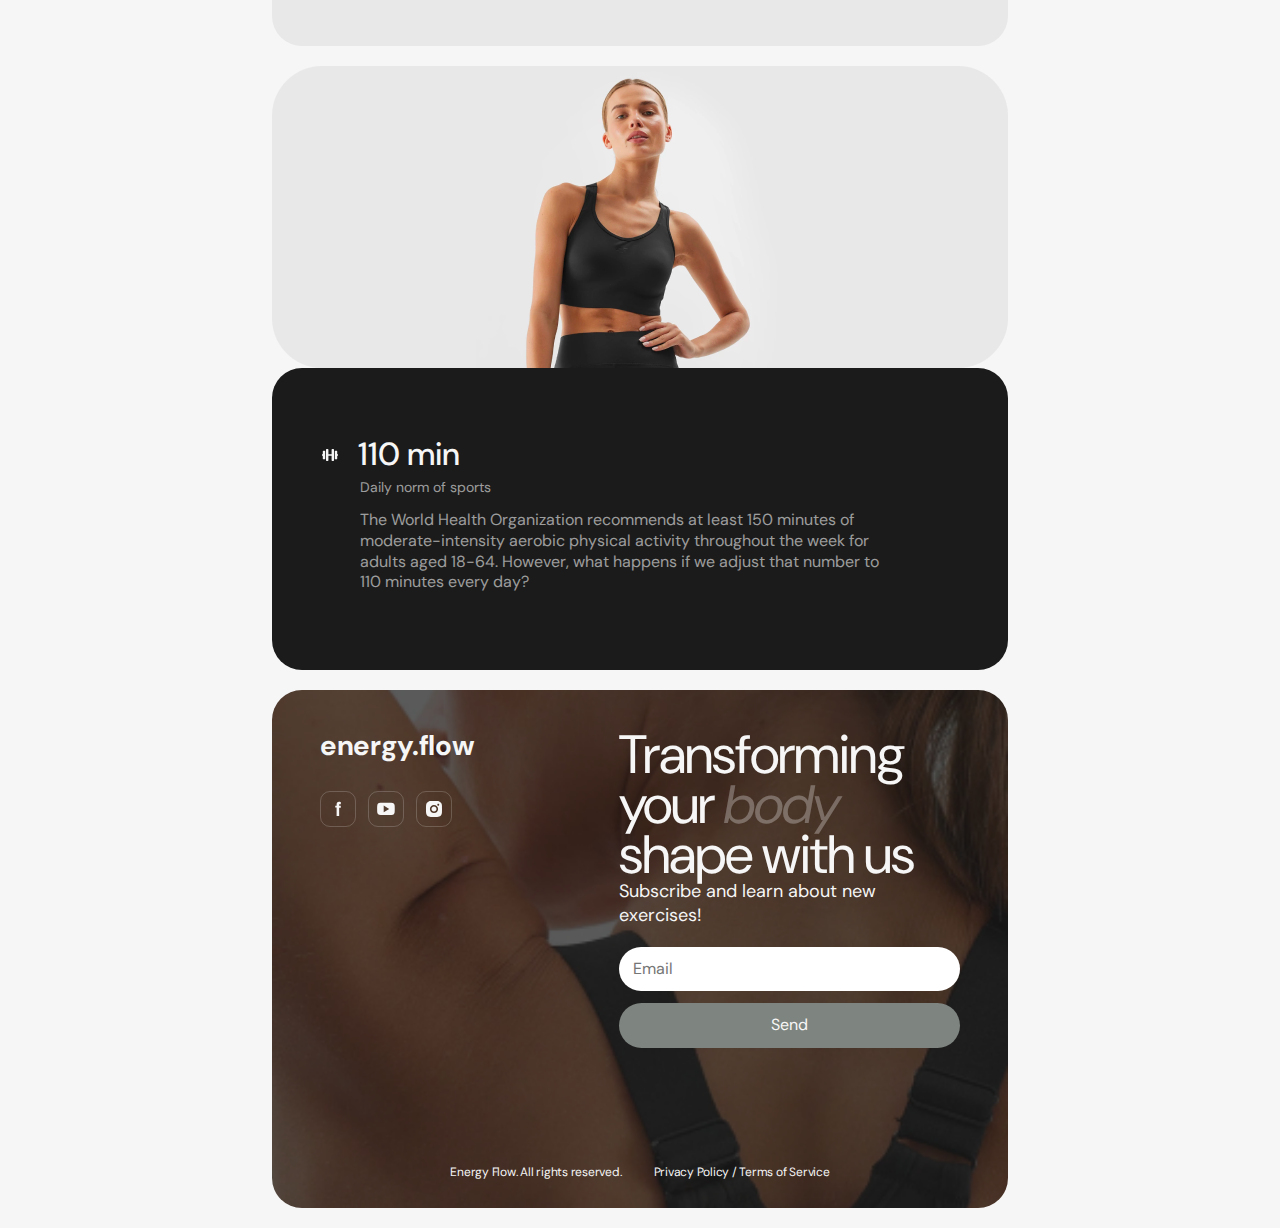
==== commit 38183f97: "added footer desktop" ====
--- a/index.html
+++ b/index.html
@@ -230,26 +230,31 @@
             </li>
           </ul>
         </div>
-        <div>
-          <p class="footer-slogan">
-            Transforming your <span class="footer-slogan-span">body </span>shape
-            with us
-          </p>
-
-          <p class="footer-form-label">
-            Subscribe and learn about new exercises!
-          </p>
-          <form class="js-footer-form">
-            <input
-              class="footer-form-input"
-              type="email"
-              name="email"
-              placeholder="Email"
-              required
-            />
-
-            <button class="footer-form-button" type="submit">Send</button>
-          </form>
+
+        <div class="media-1408">
+          <div>
+            <p class="footer-slogan">
+              Transforming your
+              <span class="footer-slogan-span">body </span>shape with us
+            </p>
+          </div>
+
+          <div>
+            <p class="footer-form-label">
+              Subscribe and learn about new exercises!
+            </p>
+            <form class="js-footer-form">
+              <input
+                class="footer-form-input"
+                type="email"
+                name="email"
+                placeholder="Email"
+                required
+              />
+
+              <button class="footer-form-button" type="submit">Send</button>
+            </form>
+          </div>
         </div>
       </div>
       <div class="media-down">
--- a/src/css/styles.css
+++ b/src/css/styles.css
@@ -448,9 +448,10 @@
   }
   .quote-design {
     width: 704px;
+    /* flex-shrink: 0; */
     height: 302px;
-
-    padding: 64px 80px;
+    padding-top: 64px;
+    padding-bottom: 80px;
   }
   .quote-box-box {
     /* padding-top: 64px 80px; */
@@ -1081,10 +1082,10 @@
     gap: 5px;
     margin-top: 40px;
   }
-  .id-button-add-favorites {
+  /* .id-button-add-favorites {
     width: 174px;
     margin: 0;
-  }
+  } */
   .id-button-giv-rating {
     width: 111px;
     height: 42px;
@@ -1216,6 +1217,7 @@
   background-color: rgb(27, 27, 27, 0.6);
 } */
 
+/* ///////  FOOTER   ///////// */
 /* @import url('./footer.css'); */
 .footer {
   padding-top: 40px;
@@ -1358,6 +1360,7 @@
   }
   .footer-form-button {
     font-size: 16px;
+    margin-bottom: 60px;
   }
   .media-down {
     display: flex;
@@ -1365,3 +1368,20 @@
     justify-content: center;
   }
 }
+
+@media (min-width: 1408px) {
+  .media-footer {
+    margin-bottom: 80px;
+  }
+  .media-1408 {
+    display: flex;
+    gap: 160px;
+  }
+  .footer-slogan {
+    width: 360px;
+    font-size: 64px;
+  }
+  .footer-slogan-span {
+    font-size: 64px;
+  }
+}
